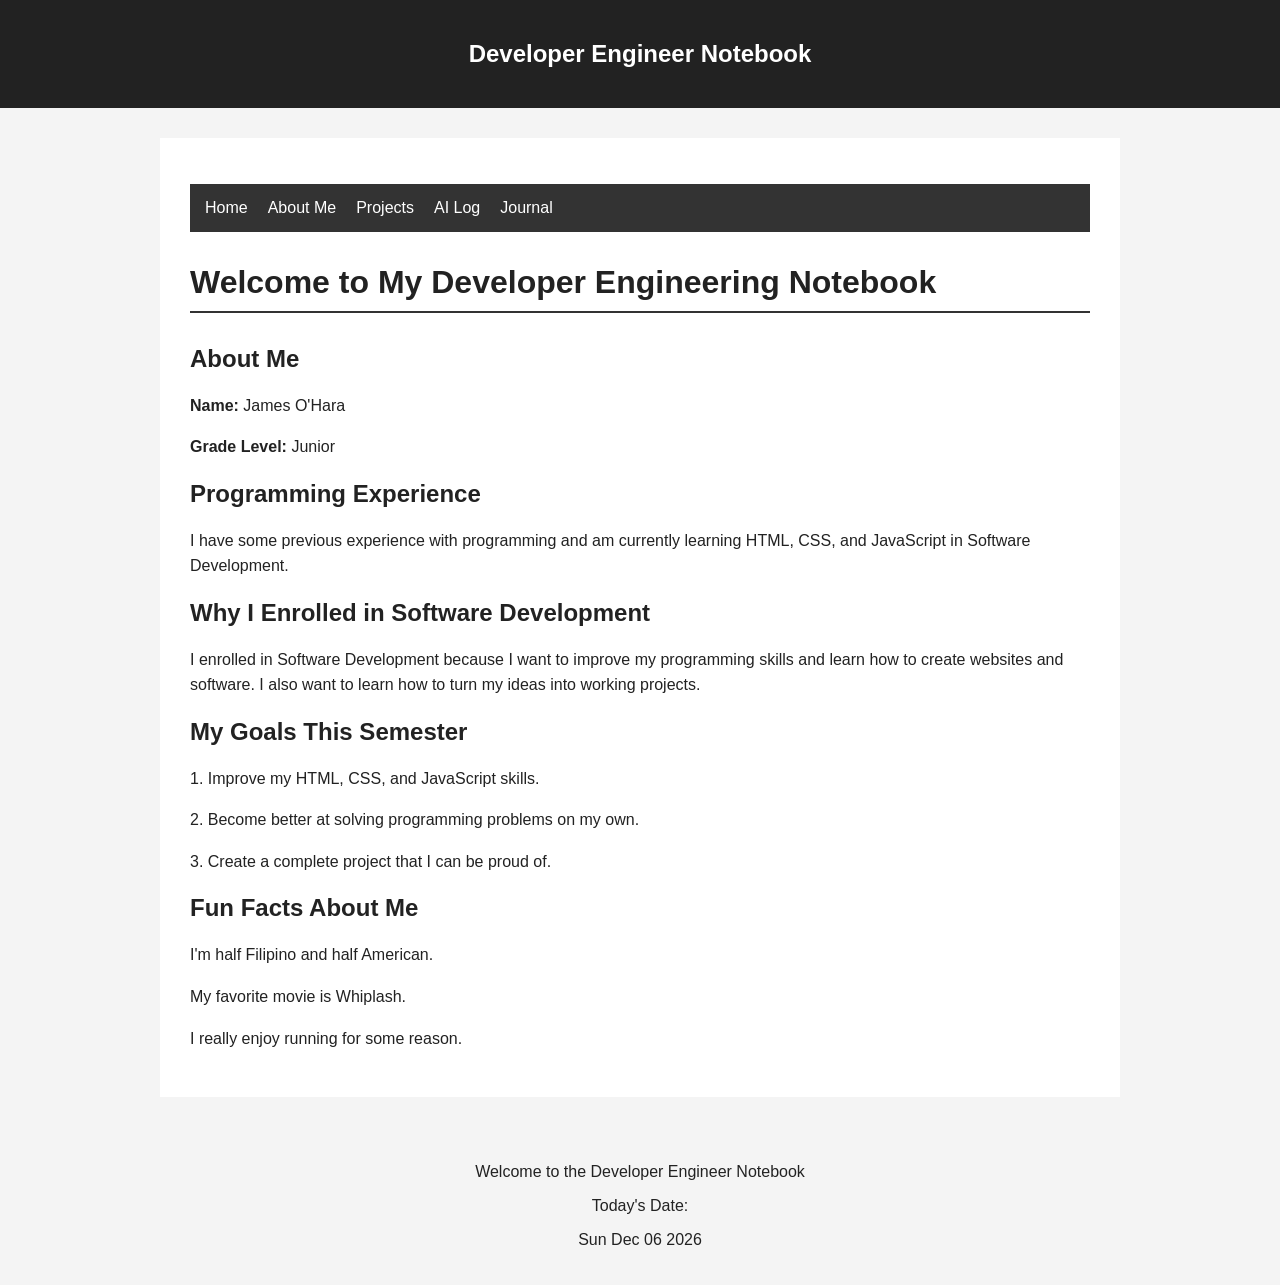
==== index.html @ 0a39b9fc "Update grade level from Sophomore to Junior" ====
<!DOCTYPE html>
<html lang="en">
<head>
            <meta charset="UTF-8">
            <meta name="viewport" content="width=, initial-scale=1.0">
            <title>Document</title>
            <link rel="stylesheet" href="css/styles.css">
</head>
<body>
    
<header>
  <h2>Developer Engineer Notebook</h2>
</header>

<section>
  
    <ul>
      <li><a href="index.html">Home</a></li>
      <li><a href="about.html">About Me</a></li>
      <li><a href="projects.html">Projects</a></li>
      <li><a href="ai-log.html">AI Log</a></li>
      <li><a href="journal.html">Journal</a></li>

    </ul>
  
   <article>
        <h1>Welcome to My Developer Engineering Notebook</h1>

        <h2>About Me</h2>
        <p><strong>Name:</strong> James O'Hara</p>
        <p><strong>Grade Level:</strong> Junior</p>

        <h2>Programming Experience</h2>
        <p>
            I have some previous experience with programming and am currently
            learning HTML, CSS, and JavaScript in Software Development.
        </p>

        <h2>Why I Enrolled in Software Development</h2>
        <p>
            I enrolled in Software Development because I want to improve my
            programming skills and learn how to create websites and software.
            I also want to learn how to turn my ideas into working projects.
        </p>

        <h2>My Goals This Semester</h2>
        <p>1. Improve my HTML, CSS, and JavaScript skills.</p>
        <p>2. Become better at solving programming problems on my own.</p>
        <p>3. Create a complete project that I can be proud of.</p>

        <h2>Fun Facts About Me</h2>
        <p>I'm half Filipino and half American.</p>
        <p>My favorite movie is Whiplash.</p>
        <p>I really enjoy running for some reason.</p>

    </article>
</section>

<footer>
    <p>Welcome to the Developer Engineer Notebook</p>
    <p>Today's Date:</p>
    <p id="date"></p>
</footer>
<script src="javascript/script.js"></script>
</body>
</html>
---- css/styles.css ----
body {
    font-family: Arial, sans-serif;
    margin: 0;
    background-color: #f4f4f4;
    color: #222;
}

header {
    background-color: #222;
    color: white;
    padding: 20px;
    text-align: center;
}

section {
    max-width: 900px;
    margin: 30px auto;
    background-color: white;
    padding: 30px;
}

ul {
    list-style-type: none;
    padding: 0;
    display: flex;
    gap: 20px;
    background-color: #333;
    padding: 15px;
}

li a {
    color: white;
    text-decoration: none;
}

li a:hover {
    text-decoration: underline;
}

article {
    margin-top: 30px;
}

article h1 {
    font-size: 32px;
    border-bottom: 2px solid #333;
    padding-bottom: 10px;
}

article h3 {
    margin-top: 25px;
    color: #333;
}

article p {
    line-height: 1.6;
}

footer {
    text-align: center;
    padding: 20px;
    margin-top: 30px;
}
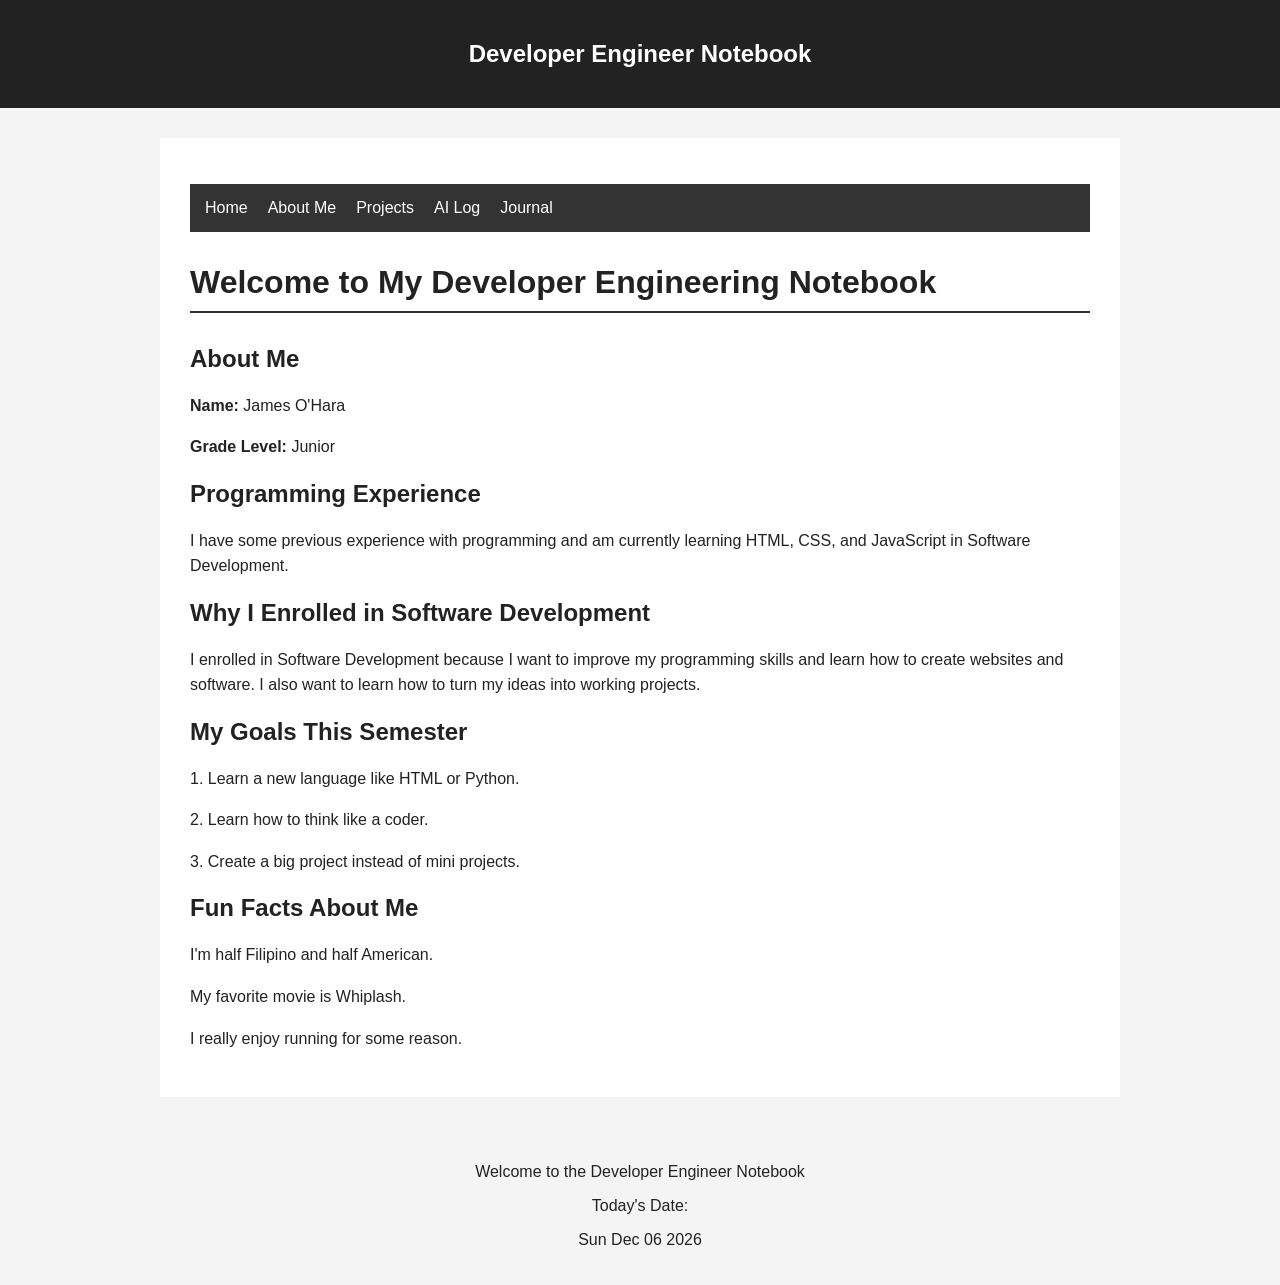
==== commit 89e79de0: "Update goals for the semester in index.html" ====
--- a/index.html
+++ b/index.html
@@ -44,9 +44,9 @@
         </p>
 
         <h2>My Goals This Semester</h2>
-        <p>1. Improve my HTML, CSS, and JavaScript skills.</p>
-        <p>2. Become better at solving programming problems on my own.</p>
-        <p>3. Create a complete project that I can be proud of.</p>
+        <p>1. Learn a new language like HTML or Python.</p>
+        <p>2. Learn how to think like a coder.</p>
+        <p>3. Create a big project instead of mini projects.</p>
 
         <h2>Fun Facts About Me</h2>
         <p>I'm half Filipino and half American.</p>
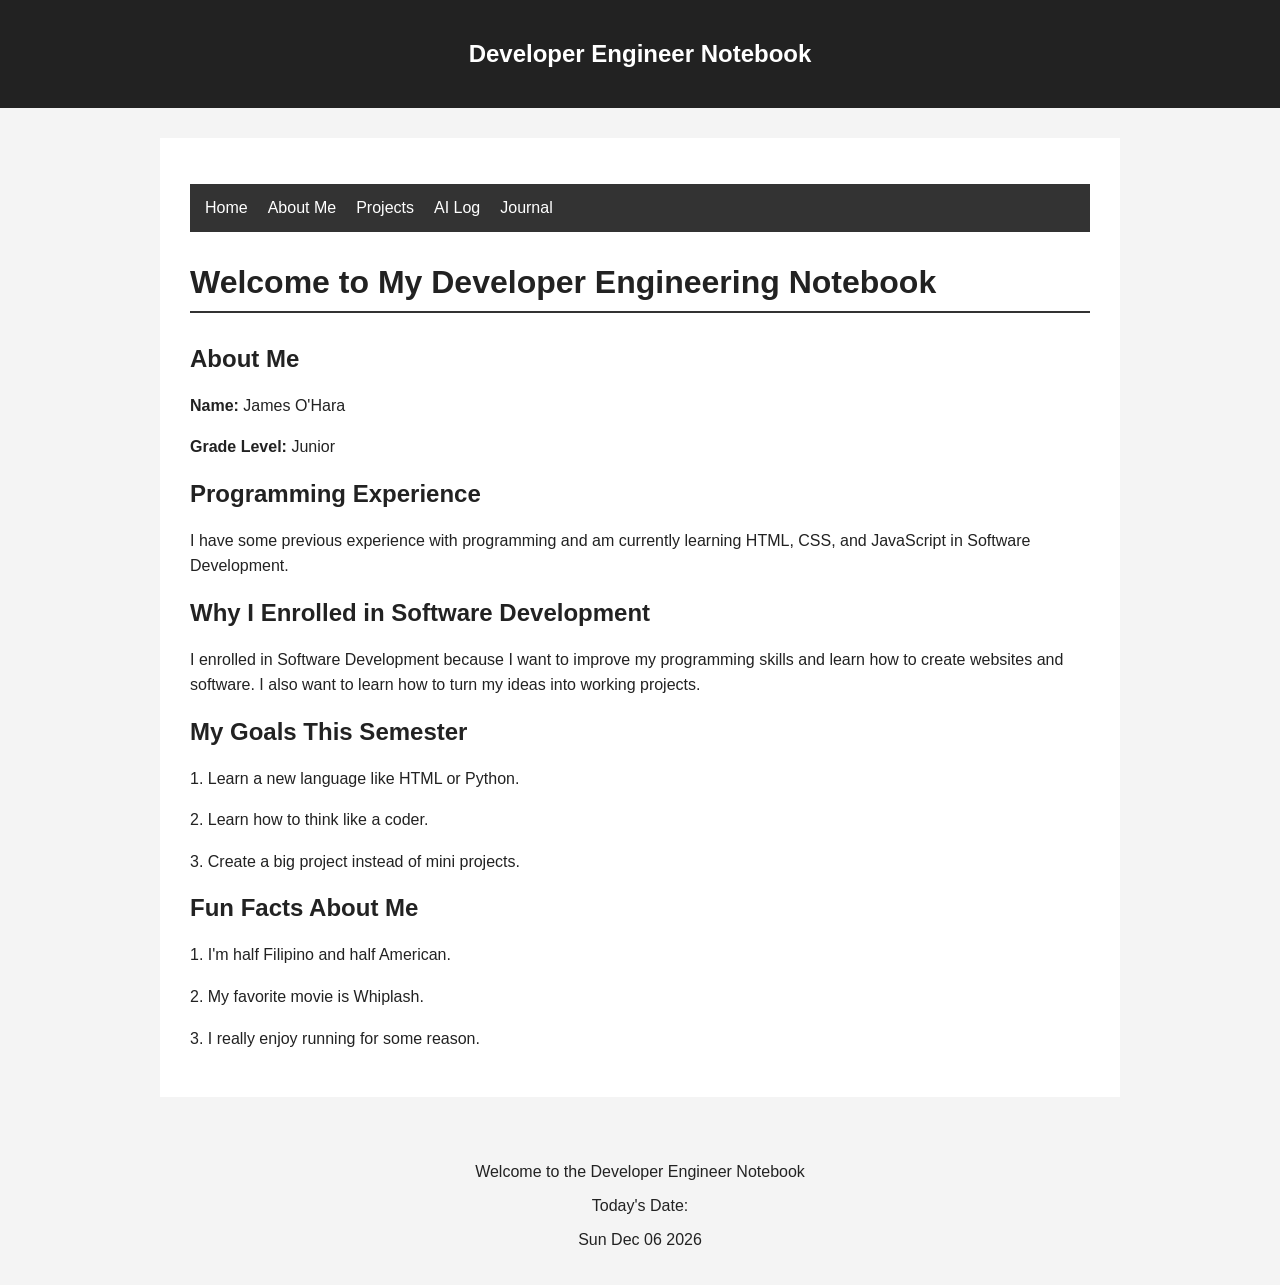
==== commit d30b5558: "Number list added to fun facts section" ====
--- a/index.html
+++ b/index.html
@@ -49,9 +49,9 @@
         <p>3. Create a big project instead of mini projects.</p>
 
         <h2>Fun Facts About Me</h2>
-        <p>I'm half Filipino and half American.</p>
-        <p>My favorite movie is Whiplash.</p>
-        <p>I really enjoy running for some reason.</p>
+        <p>1. I'm half Filipino and half American.</p>
+        <p>2. My favorite movie is Whiplash.</p>
+        <p>3. I really enjoy running for some reason.</p>
 
     </article>
 </section>
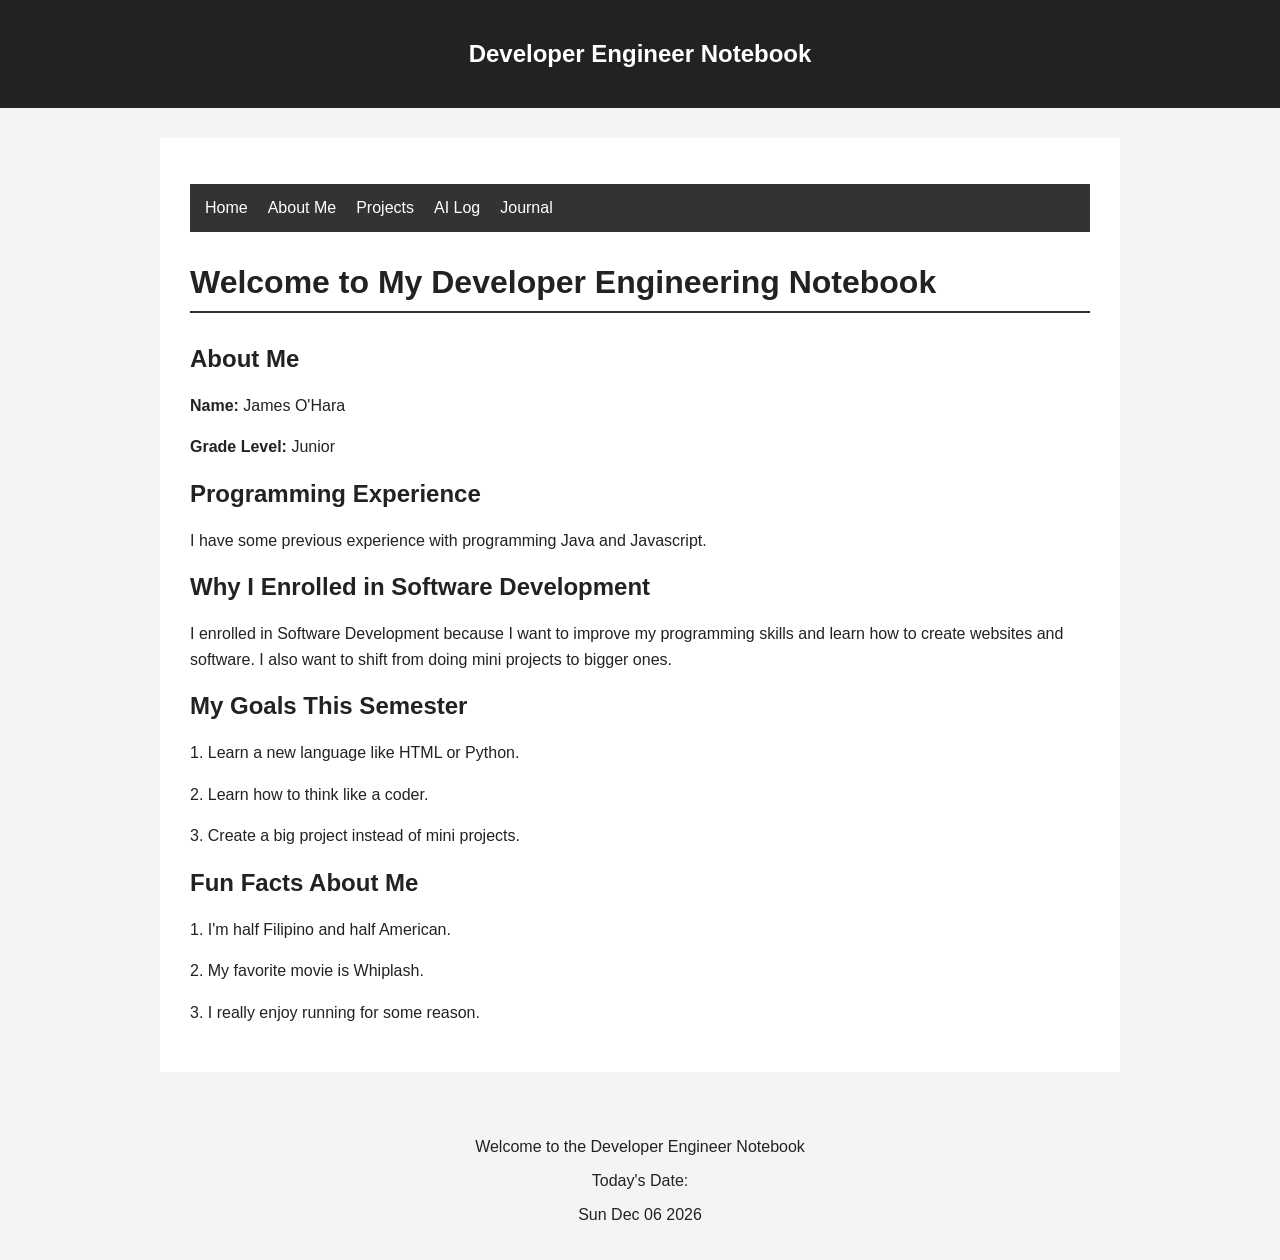
==== commit 647f533a: "Update programming experience and project goals" ====
--- a/index.html
+++ b/index.html
@@ -32,15 +32,14 @@
 
         <h2>Programming Experience</h2>
         <p>
-            I have some previous experience with programming and am currently
-            learning HTML, CSS, and JavaScript in Software Development.
+            I have some previous experience with programming Java and Javascript.
         </p>
 
         <h2>Why I Enrolled in Software Development</h2>
         <p>
             I enrolled in Software Development because I want to improve my
             programming skills and learn how to create websites and software.
-            I also want to learn how to turn my ideas into working projects.
+            I also want to shift from doing mini projects to bigger ones.
         </p>
 
         <h2>My Goals This Semester</h2>
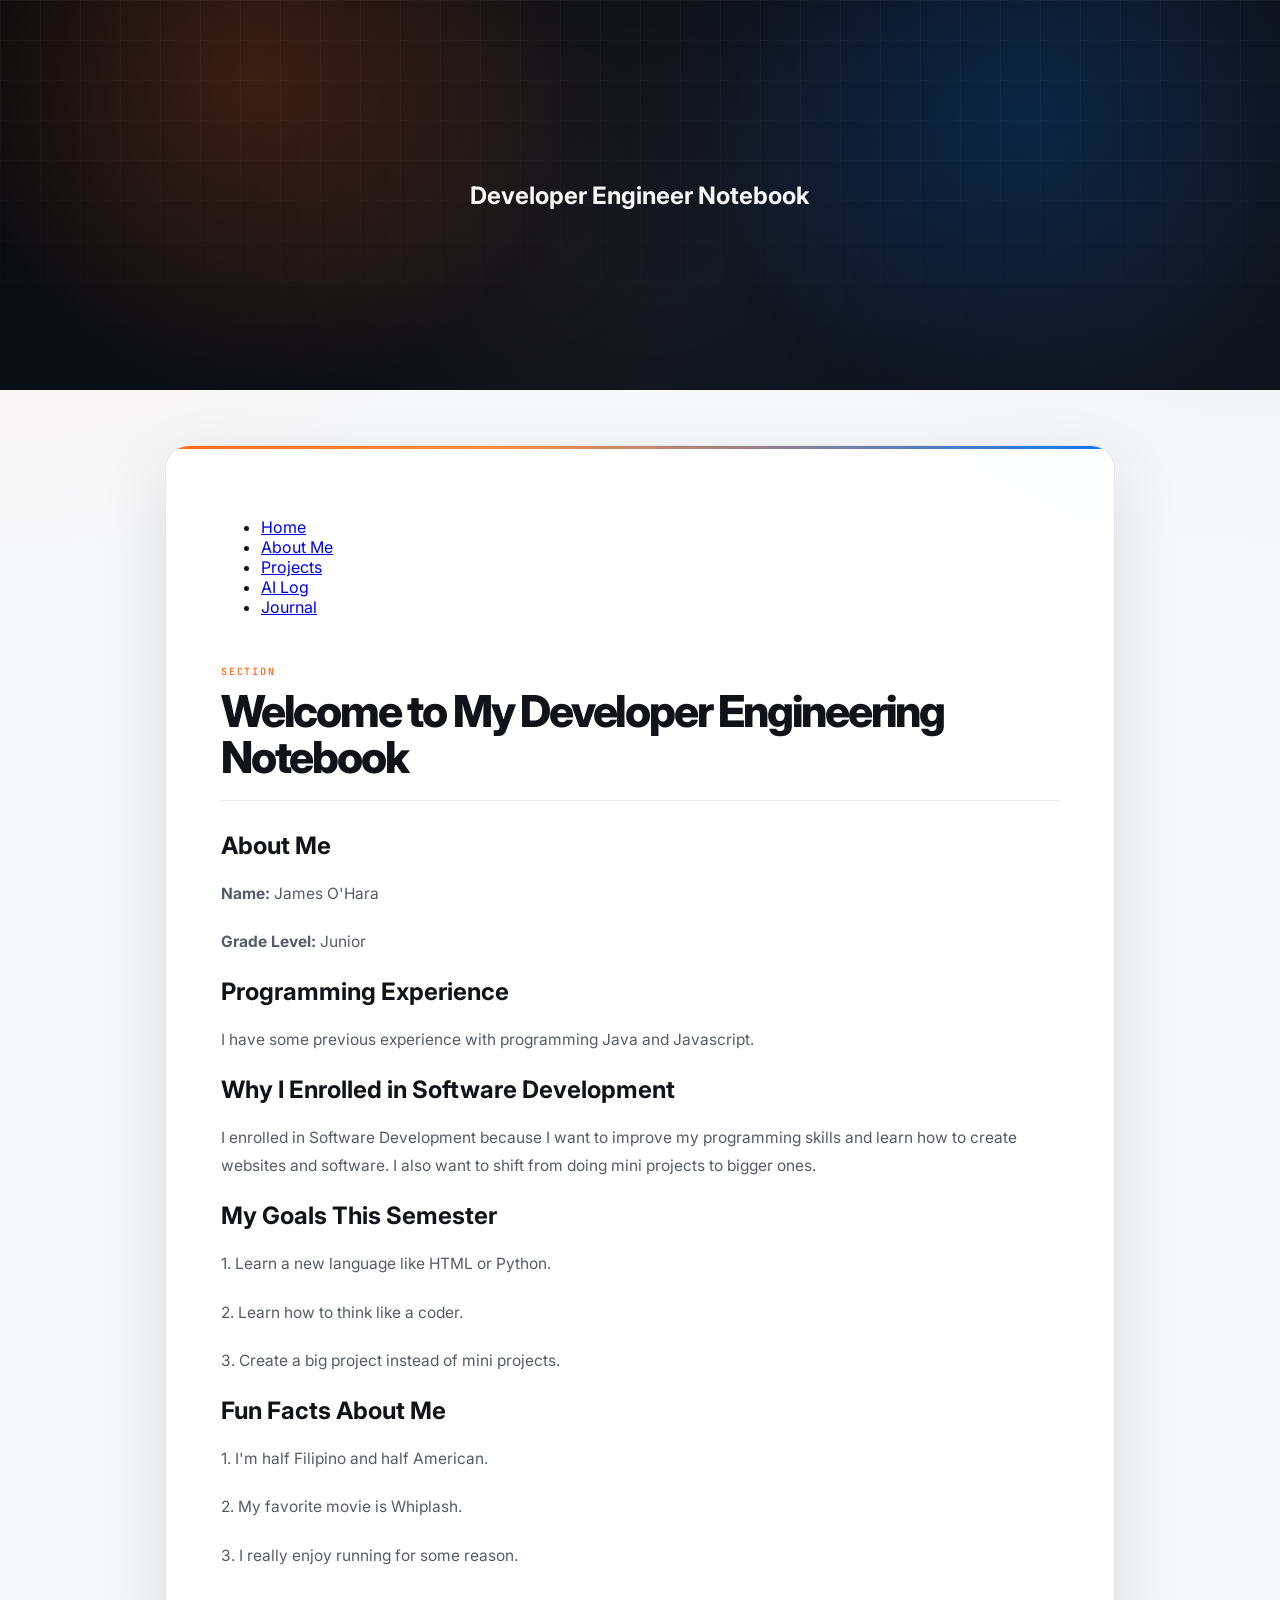
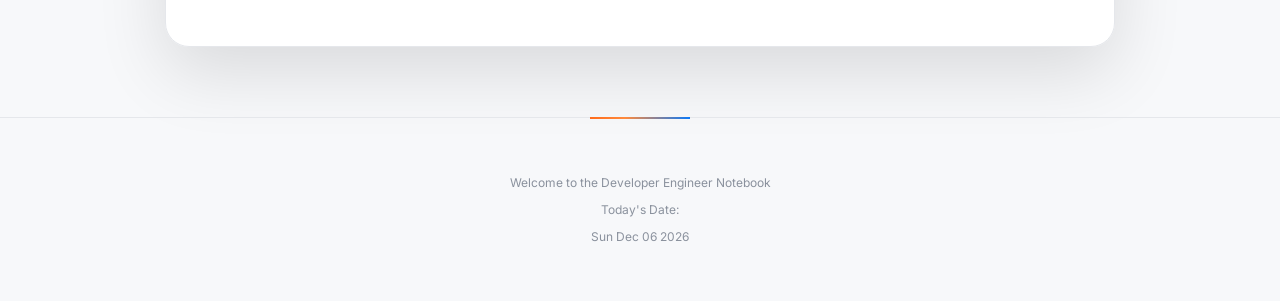
==== commit 7499d340: "Refactor index.html structure and content" ====
--- a/index.html
+++ b/index.html
@@ -1,65 +1,65 @@
-<!DOCTYPE html>
-<html lang="en">
-<head>
-            <meta charset="UTF-8">
-            <meta name="viewport" content="width=, initial-scale=1.0">
-            <title>Document</title>
-            <link rel="stylesheet" href="css/styles.css">
-</head>
-<body>
-    
-<header>
-  <h2>Developer Engineer Notebook</h2>
-</header>
+<!DOCTYPE html> 
+<html lang="en"> 
+<head> 
+    <meta charset="UTF-8"> 
+    <meta name="viewport" content="width=device-width, initial-scale=1.0"> 
+    <title>Document</title> 
+    <link rel="stylesheet" href="css/styles.css"> 
+</head> 
+<body> 
+     
+<header> 
+  <h2>Developer Engineer Notebook</h2> 
+</header> 
+ 
+<section> 
+   
+    <ul> 
+      <li><a href="index.html">Home</a></li> 
+      <li><a href="about.html">About Me</a></li> 
+      <li><a href="projects.html">Projects</a></li> 
+      <li><a href="ai-log.html">AI Log</a></li> 
+      <li><a href="journal.html">Journal</a></li> 
+    </ul> 
+   
+   <article> 
+        <h1>Welcome to My Developer Engineering Notebook</h1> 
+ 
+        <h2>About Me</h2> 
+        <p><strong>Name:</strong> James O'Hara</p> 
+        <p><strong>Grade Level:</strong> Junior</p> 
+ 
+        <h2>Programming Experience</h2> 
+        <p> 
+            I have some previous experience with programming Java and Javascript. 
+        </p> 
+ 
+        <h2>Why I Enrolled in Software Development</h2> 
+        <p> 
+            I enrolled in Software Development because I want to improve my 
+            programming skills and learn how to create websites and software. 
+            I also want to shift from doing mini projects to bigger ones. 
+        </p> 
+ 
+        <h2>My Goals This Semester</h2> 
+        <p>1. Learn a new language like HTML or Python.</p> 
+        <p>2. Learn how to think like a coder.</p> 
+        <p>3. Create a big project instead of mini projects.</p> 
+ 
+        <h2>Fun Facts About Me</h2> 
+        <p>1. I'm half Filipino and half American.</p> 
+        <p>2. My favorite movie is Whiplash.</p> 
+        <p>3. I really enjoy running for some reason.</p> 
+ 
+    </article> 
+</section> 
+ 
+<footer> 
+    <p>Welcome to the Developer Engineer Notebook</p> 
+    <p>Today's Date:</p> 
+    <p id="date"></p> 
+</footer> 
 
-<section>
-  
-    <ul>
-      <li><a href="index.html">Home</a></li>
-      <li><a href="about.html">About Me</a></li>
-      <li><a href="projects.html">Projects</a></li>
-      <li><a href="ai-log.html">AI Log</a></li>
-      <li><a href="journal.html">Journal</a></li>
-
-    </ul>
-  
-   <article>
-        <h1>Welcome to My Developer Engineering Notebook</h1>
-
-        <h2>About Me</h2>
-        <p><strong>Name:</strong> James O'Hara</p>
-        <p><strong>Grade Level:</strong> Junior</p>
-
-        <h2>Programming Experience</h2>
-        <p>
-            I have some previous experience with programming Java and Javascript.
-        </p>
-
-        <h2>Why I Enrolled in Software Development</h2>
-        <p>
-            I enrolled in Software Development because I want to improve my
-            programming skills and learn how to create websites and software.
-            I also want to shift from doing mini projects to bigger ones.
-        </p>
-
-        <h2>My Goals This Semester</h2>
-        <p>1. Learn a new language like HTML or Python.</p>
-        <p>2. Learn how to think like a coder.</p>
-        <p>3. Create a big project instead of mini projects.</p>
-
-        <h2>Fun Facts About Me</h2>
-        <p>1. I'm half Filipino and half American.</p>
-        <p>2. My favorite movie is Whiplash.</p>
-        <p>3. I really enjoy running for some reason.</p>
-
-    </article>
-</section>
-
-<footer>
-    <p>Welcome to the Developer Engineer Notebook</p>
-    <p>Today's Date:</p>
-    <p id="date"></p>
-</footer>
-<script src="javascript/script.js"></script>
-</body>
+<script src="javascript/script.js"></script> 
+</body> 
 </html>
--- a/css/styles.css
+++ b/css/styles.css
@@ -1,63 +1,1105 @@
+@import url('https://fonts.googleapis.com/css2?family=Inter:wght@400;500;600;700;800&family=JetBrains+Mono:wght@400;500;600&display=swap');
+
+/* =========================================================
+   DESIGN TOKENS
+========================================================= */
+
+:root {
+    --bg: #f7f8fa;
+    --surface: #ffffff;
+    --surface-2: #f1f3f6;
+
+    --text: #111318;
+    --text-soft: #555b66;
+    --text-faint: #8a919d;
+
+    --border: #e5e7eb;
+    --border-dark: rgba(255,255,255,.12);
+
+    --dark: #090b0f;
+    --dark-2: #11151b;
+
+    --orange: #ff6b1a;
+    --orange-soft: #fff0e7;
+
+    --blue: #0878f9;
+    --blue-soft: #eaf3ff;
+
+    --green: #16a34a;
+    --green-soft: #eaf8ef;
+
+    --gradient:
+        linear-gradient(
+            120deg,
+            #ff6b1a,
+            #ff8a3d 35%,
+            #0878f9
+        );
+
+    --shadow-1:
+        0 1px 2px rgba(0,0,0,.04),
+        0 5px 20px rgba(0,0,0,.04);
+
+    --shadow-2:
+        0 10px 35px rgba(0,0,0,.08);
+
+    --shadow-3:
+        0 25px 70px rgba(0,0,0,.12);
+
+    --radius: 18px;
+    --radius-small: 10px;
+}
+
+/* =========================================================
+   RESET
+========================================================= */
+
+* {
+    box-sizing: border-box;
+}
+
+html {
+    scroll-behavior: smooth;
+}
+
 body {
-    font-family: Arial, sans-serif;
     margin: 0;
-    background-color: #f4f4f4;
-    color: #222;
-}
+
+    font-family:
+        'Inter',
+        Arial,
+        sans-serif;
+
+    color: var(--text);
+
+    background:
+        radial-gradient(
+            circle at 0% 0%,
+            rgba(255,107,26,.07),
+            transparent 25%
+        ),
+        radial-gradient(
+            circle at 100% 0%,
+            rgba(8,120,249,.07),
+            transparent 25%
+        ),
+        var(--bg);
+
+    overflow-x: hidden;
+}
+
+::selection {
+    background: var(--orange);
+    color: #fff;
+}
+
+/* =========================================================
+   SCROLLBAR
+========================================================= */
+
+::-webkit-scrollbar {
+    width: 9px;
+}
+
+::-webkit-scrollbar-track {
+    background: #0b0d11;
+}
+
+::-webkit-scrollbar-thumb {
+    background:
+        linear-gradient(
+            var(--orange),
+            var(--blue)
+        );
+
+    border-radius: 999px;
+}
+
+/* =========================================================
+   HEADER / HERO
+========================================================= */
 
 header {
-    background-color: #222;
+    position: relative;
+
+    min-height: 390px;
+
+    display: flex;
+    flex-direction: column;
+
+    justify-content: center;
+    align-items: center;
+
+    padding:
+        90px 25px;
+
+    text-align: center;
+
     color: white;
-    padding: 20px;
-    text-align: center;
-}
+
+    background:
+        radial-gradient(
+            circle at 20% 20%,
+            rgba(255,107,26,.2),
+            transparent 30%
+        ),
+        radial-gradient(
+            circle at 80% 30%,
+            rgba(8,120,249,.2),
+            transparent 30%
+        ),
+        linear-gradient(
+            145deg,
+            #080a0e,
+            #10151d
+        );
+
+    overflow: hidden;
+}
+
+/* engineering grid */
+
+header::before {
+    content: "";
+
+    position: absolute;
+    inset: 0;
+
+    background-image:
+        linear-gradient(
+            rgba(255,255,255,.035) 1px,
+            transparent 1px
+        ),
+        linear-gradient(
+            90deg,
+            rgba(255,255,255,.035) 1px,
+            transparent 1px
+        );
+
+    background-size:
+        40px 40px;
+
+    mask-image:
+        linear-gradient(
+            to bottom,
+            black,
+            transparent
+        );
+
+    pointer-events: none;
+}
+
+/* glowing center */
+
+header::after {
+    content: "";
+
+    position: absolute;
+
+    width: 500px;
+    height: 500px;
+
+    border-radius: 50%;
+
+    background:
+        linear-gradient(
+            90deg,
+            var(--orange),
+            var(--blue)
+        );
+
+    opacity: .08;
+
+    filter: blur(100px);
+
+    pointer-events: none;
+}
+
+header h1 {
+    position: relative;
+    z-index: 2;
+
+    margin: 0;
+
+    max-width: 1000px;
+
+    font-size:
+        clamp(44px, 8vw, 78px);
+
+    font-weight: 800;
+
+    line-height: .95;
+
+    letter-spacing: -.065em;
+
+    background:
+        linear-gradient(
+            120deg,
+            #ffffff 25%,
+            #bfc7d3 70%,
+            #ffffff
+        );
+
+    -webkit-background-clip: text;
+    background-clip: text;
+
+    color: transparent;
+
+    animation:
+        heroIn .7s ease both;
+}
+
+header p {
+    position: relative;
+    z-index: 2;
+
+    max-width: 650px;
+
+    margin:
+        24px auto 0;
+
+    color:
+        #aeb6c2;
+
+    font-size:
+        16px;
+
+    line-height:
+        1.7;
+
+    animation:
+        heroIn .7s .1s ease both;
+}
+
+/* =========================================================
+   NAVIGATION
+========================================================= */
+
+nav {
+    position: sticky;
+    top: 0;
+
+    z-index: 1000;
+}
+
+nav ul {
+    display: flex;
+
+    justify-content: center;
+    align-items: center;
+
+    flex-wrap: wrap;
+
+    gap: 4px;
+
+    margin: 0;
+    padding: 8px 16px;
+
+    list-style: none;
+
+    background:
+        rgba(9,11,15,.88);
+
+    border-bottom:
+        1px solid
+        rgba(255,255,255,.08);
+
+    box-shadow:
+        0 8px 30px
+        rgba(0,0,0,.14);
+
+    backdrop-filter:
+        blur(18px);
+
+    -webkit-backdrop-filter:
+        blur(18px);
+}
+
+nav li a {
+    position: relative;
+
+    display: inline-flex;
+
+    padding:
+        9px 15px;
+
+    color:
+        #aeb6c2;
+
+    text-decoration: none;
+
+    font-size:
+        13px;
+
+    font-weight:
+        600;
+
+    border-radius:
+        9px;
+
+    transition:
+        .2s ease;
+}
+
+nav li a:hover {
+    color: white;
+
+    background:
+        rgba(255,255,255,.08);
+
+    transform:
+        translateY(-1px);
+}
+
+nav li a::after {
+    content: "";
+
+    position: absolute;
+
+    left: 50%;
+    bottom: 3px;
+
+    width: 0;
+    height: 2px;
+
+    transform:
+        translateX(-50%);
+
+    background:
+        var(--gradient);
+
+    border-radius:
+        999px;
+
+    transition:
+        width .2s ease;
+}
+
+nav li a:hover::after {
+    width: 22px;
+}
+
+/* =========================================================
+   MAIN
+========================================================= */
+
+main {
+    width:
+        min(
+            calc(100% - 32px),
+            1050px
+        );
+
+    margin:
+        0 auto;
+}
+
+/* =========================================================
+   SECTION
+========================================================= */
 
 section {
-    max-width: 900px;
-    margin: 30px auto;
-    background-color: white;
-    padding: 30px;
-}
-
-ul {
-    list-style-type: none;
+    position: relative;
+
+    max-width: 950px;
+
+    margin:
+        55px auto;
+
+    padding:
+        55px;
+
+    background:
+        rgba(255,255,255,.95);
+
+    border:
+        1px solid
+        var(--border);
+
+    border-radius:
+        24px;
+
+    box-shadow:
+        var(--shadow-3);
+
+    overflow: hidden;
+}
+
+/* top gradient line */
+
+section::before {
+    content: "";
+
+    position: absolute;
+
+    top: 0;
+    left: 0;
+
+    width: 100%;
+    height: 3px;
+
+    background:
+        var(--gradient);
+}
+
+/* =========================================================
+   ARTICLES
+========================================================= */
+
+article {
+    margin-top: 50px;
+}
+
+article:first-child {
+    margin-top: 0;
+}
+
+/* =========================================================
+   TITLES
+========================================================= */
+
+article h1 {
+    position: relative;
+
+    margin:
+        0 0 30px;
+
+    padding:
+        0 0 20px;
+
+    font-size:
+        clamp(30px, 5vw, 44px);
+
+    font-weight:
+        800;
+
+    line-height:
+        1.05;
+
+    letter-spacing:
+        -.05em;
+
+    border-bottom:
+        1px solid
+        var(--border);
+}
+
+/* little section label */
+
+article h1::before {
+    content: "SECTION";
+
+    display: block;
+
+    margin-bottom: 10px;
+
+    color:
+        var(--orange);
+
+    font-family:
+        'JetBrains Mono',
+        monospace;
+
+    font-size:
+        10px;
+
+    font-weight:
+        600;
+
+    letter-spacing:
+        .18em;
+}
+
+/* =========================================================
+   SUBHEADINGS
+========================================================= */
+
+article h3 {
+    display: flex;
+
+    align-items: center;
+
+    gap: 10px;
+
+    margin:
+        38px 0 13px;
+
+    color:
+        var(--text);
+
+    font-size:
+        18px;
+
+    font-weight:
+        700;
+
+    letter-spacing:
+        -.02em;
+}
+
+article h3::before {
+    content: "";
+
+    width:
+        7px;
+
+    height:
+        7px;
+
+    border-radius:
+        2px;
+
+    background:
+        var(--orange);
+
+    box-shadow:
+        5px 0 0 var(--blue);
+}
+
+/* =========================================================
+   TEXT
+========================================================= */
+
+article p {
+    margin:
+        0 0 20px;
+
+    color:
+        var(--text-soft);
+
+    font-size:
+        15.5px;
+
+    line-height:
+        1.85;
+}
+
+/* =========================================================
+   LINKS
+========================================================= */
+
+article a {
+    color:
+        var(--blue);
+
+    font-weight:
+        600;
+
+    text-decoration:
+        none;
+
+    border-bottom:
+        1px solid
+        rgba(8,120,249,.3);
+
+    transition:
+        .2s ease;
+}
+
+article a:hover {
+    color:
+        var(--orange);
+
+    border-color:
+        var(--orange);
+}
+
+/* =========================================================
+   CODE
+========================================================= */
+
+article code {
+    font-family:
+        'JetBrains Mono',
+        monospace;
+
+    padding:
+        3px 7px;
+
+    color:
+        #075fc4;
+
+    background:
+        var(--blue-soft);
+
+    border:
+        1px solid
+        #d5e7ff;
+
+    border-radius:
+        6px;
+
+    font-size:
+        12px;
+}
+
+/* =========================================================
+   CODE BLOCKS
+========================================================= */
+
+pre {
+    position: relative;
+
+    margin:
+        28px 0;
+
+    padding:
+        25px;
+
+    overflow-x:
+        auto;
+
+    color:
+        #dce2ea;
+
+    background:
+        #0b0e13;
+
+    border:
+        1px solid
+        rgba(255,255,255,.08);
+
+    border-radius:
+        14px;
+
+    box-shadow:
+        0 18px 45px
+        rgba(0,0,0,.15);
+}
+
+pre::before {
+    content:
+        "●  ●  ●";
+
+    display:
+        block;
+
+    margin-bottom:
+        20px;
+
+    color:
+        #59616d;
+
+    font-size:
+        11px;
+
+    letter-spacing:
+        3px;
+}
+
+pre code {
     padding: 0;
-    display: flex;
-    gap: 20px;
-    background-color: #333;
-    padding: 15px;
-}
-
-li a {
-    color: white;
-    text-decoration: none;
-}
-
-li a:hover {
-    text-decoration: underline;
-}
-
-article {
-    margin-top: 30px;
-}
-
-article h1 {
-    font-size: 32px;
-    border-bottom: 2px solid #333;
-    padding-bottom: 10px;
-}
-
-article h3 {
-    margin-top: 25px;
-    color: #333;
-}
-
-article p {
-    line-height: 1.6;
-}
+
+    color:
+        inherit;
+
+    background:
+        transparent;
+
+    border: none;
+
+    font-size:
+        13px;
+
+    line-height:
+        1.75;
+}
+
+/* =========================================================
+   LISTS
+========================================================= */
+
+article ul,
+article ol {
+    margin:
+        22px 0;
+
+    padding-left:
+        25px;
+}
+
+article li {
+    margin-bottom:
+        9px;
+
+    color:
+        var(--text-soft);
+
+    line-height:
+        1.7;
+}
+
+article li::marker {
+    color:
+        var(--orange);
+
+    font-weight:
+        700;
+}
+
+/* =========================================================
+   IMAGES
+========================================================= */
+
+article img {
+    display:
+        block;
+
+    max-width:
+        100%;
+
+    height:
+        auto;
+
+    margin:
+        32px auto;
+
+    border:
+        1px solid
+        var(--border);
+
+    border-radius:
+        14px;
+
+    box-shadow:
+        var(--shadow-2);
+
+    transition:
+        .3s ease;
+}
+
+article img:hover {
+    transform:
+        translateY(-4px);
+
+    box-shadow:
+        0 25px 60px
+        rgba(0,0,0,.13);
+}
+
+/* =========================================================
+   BLOCKQUOTE
+========================================================= */
+
+blockquote {
+    margin:
+        28px 0;
+
+    padding:
+        20px 22px;
+
+    color:
+        var(--text-soft);
+
+    background:
+        linear-gradient(
+            135deg,
+            var(--orange-soft),
+            var(--blue-soft)
+        );
+
+    border:
+        1px solid
+        var(--border);
+
+    border-left:
+        4px solid
+        var(--orange);
+
+    border-radius:
+        0 12px 12px 0;
+
+    line-height:
+        1.75;
+}
+
+/* =========================================================
+   BUTTONS
+========================================================= */
+
+button,
+.button {
+    display:
+        inline-flex;
+
+    align-items:
+        center;
+
+    justify-content:
+        center;
+
+    padding:
+        11px 18px;
+
+    color:
+        white;
+
+    background:
+        var(--gradient);
+
+    border:
+        none;
+
+    border-radius:
+        9px;
+
+    font-family:
+        inherit;
+
+    font-size:
+        13px;
+
+    font-weight:
+        700;
+
+    cursor:
+        pointer;
+
+    box-shadow:
+        0 8px 22px
+        rgba(8,120,249,.2);
+
+    transition:
+        .2s ease;
+}
+
+button:hover,
+.button:hover {
+    transform:
+        translateY(-2px);
+
+    box-shadow:
+        0 13px 30px
+        rgba(8,120,249,.28);
+
+    filter:
+        brightness(1.06);
+}
+
+button:active,
+.button:active {
+    transform:
+        translateY(0);
+}
+
+/* =========================================================
+   FOOTER
+========================================================= */
 
 footer {
-    text-align: center;
-    padding: 20px;
-    margin-top: 30px;
-}
+    position: relative;
+
+    margin-top:
+        70px;
+
+    padding:
+        45px 20px;
+
+    text-align:
+        center;
+
+    color:
+        var(--text-faint);
+
+    font-size:
+        12px;
+
+    border-top:
+        1px solid
+        var(--border);
+}
+
+footer::before {
+    content: "";
+
+    position: absolute;
+
+    top: -1px;
+    left: 50%;
+
+    width: 100px;
+    height: 2px;
+
+    transform:
+        translateX(-50%);
+
+    background:
+        var(--gradient);
+}
+
+footer a {
+    color:
+        var(--blue);
+
+    text-decoration:
+        none;
+
+    font-weight:
+        600;
+
+    transition:
+        .2s ease;
+}
+
+footer a:hover {
+    color:
+        var(--orange);
+}
+
+/* =========================================================
+   ACCESSIBILITY
+========================================================= */
+
+a:focus-visible,
+button:focus-visible,
+input:focus-visible,
+textarea:focus-visible,
+select:focus-visible {
+    outline:
+        3px solid
+        rgba(8,120,249,.35);
+
+    outline-offset:
+        4px;
+}
+
+/* =========================================================
+   ANIMATION
+========================================================= */
+
+@keyframes heroIn {
+
+    from {
+        opacity: 0;
+        transform:
+            translateY(18px);
+    }
+
+    to {
+        opacity: 1;
+        transform:
+            translateY(0);
+    }
+}
+
+/* =========================================================
+   MOBILE
+========================================================= */
+
+@media (max-width: 700px) {
+
+    header {
+        min-height:
+            330px;
+
+        padding:
+            70px 20px;
+    }
+
+    header h1 {
+        font-size:
+            43px;
+    }
+
+    header p {
+        font-size:
+            14px;
+    }
+
+    nav ul {
+        gap:
+            2px;
+
+        padding:
+            7px;
+    }
+
+    nav li a {
+        padding:
+            8px 10px;
+
+        font-size:
+            11px;
+    }
+
+    main {
+        width:
+            calc(100% - 18px);
+    }
+
+    section {
+        margin:
+            25px auto;
+
+        padding:
+            30px 21px;
+
+        border-radius:
+            18px;
+    }
+
+    article h1 {
+        font-size:
+            31px;
+    }
+
+    article p {
+        font-size:
+            15px;
+
+        line-height:
+            1.75;
+    }
+
+    pre {
+        padding:
+            18px;
+    }
+}
+
+/* =========================================================
+   VERY SMALL SCREENS
+========================================================= */
+
+@media (max-width: 420px) {
+
+    header h1 {
+        font-size:
+            37px;
+    }
+
+    nav li a {
+        padding:
+            7px 8px;
+
+        font-size:
+            10px;
+    }
+
+    section {
+        padding:
+            25px 17px;
+    }
+}
+
+/* =========================================================
+   REDUCED MOTION
+========================================================= */
+
+@media (prefers-reduced-motion: reduce) {
+
+    html {
+        scroll-behavior:
+            auto;
+    }
+
+    *,
+    *::before,
+    *::after {
+        animation:
+            none !important;
+
+        transition:
+            none !important;
+    }
+}
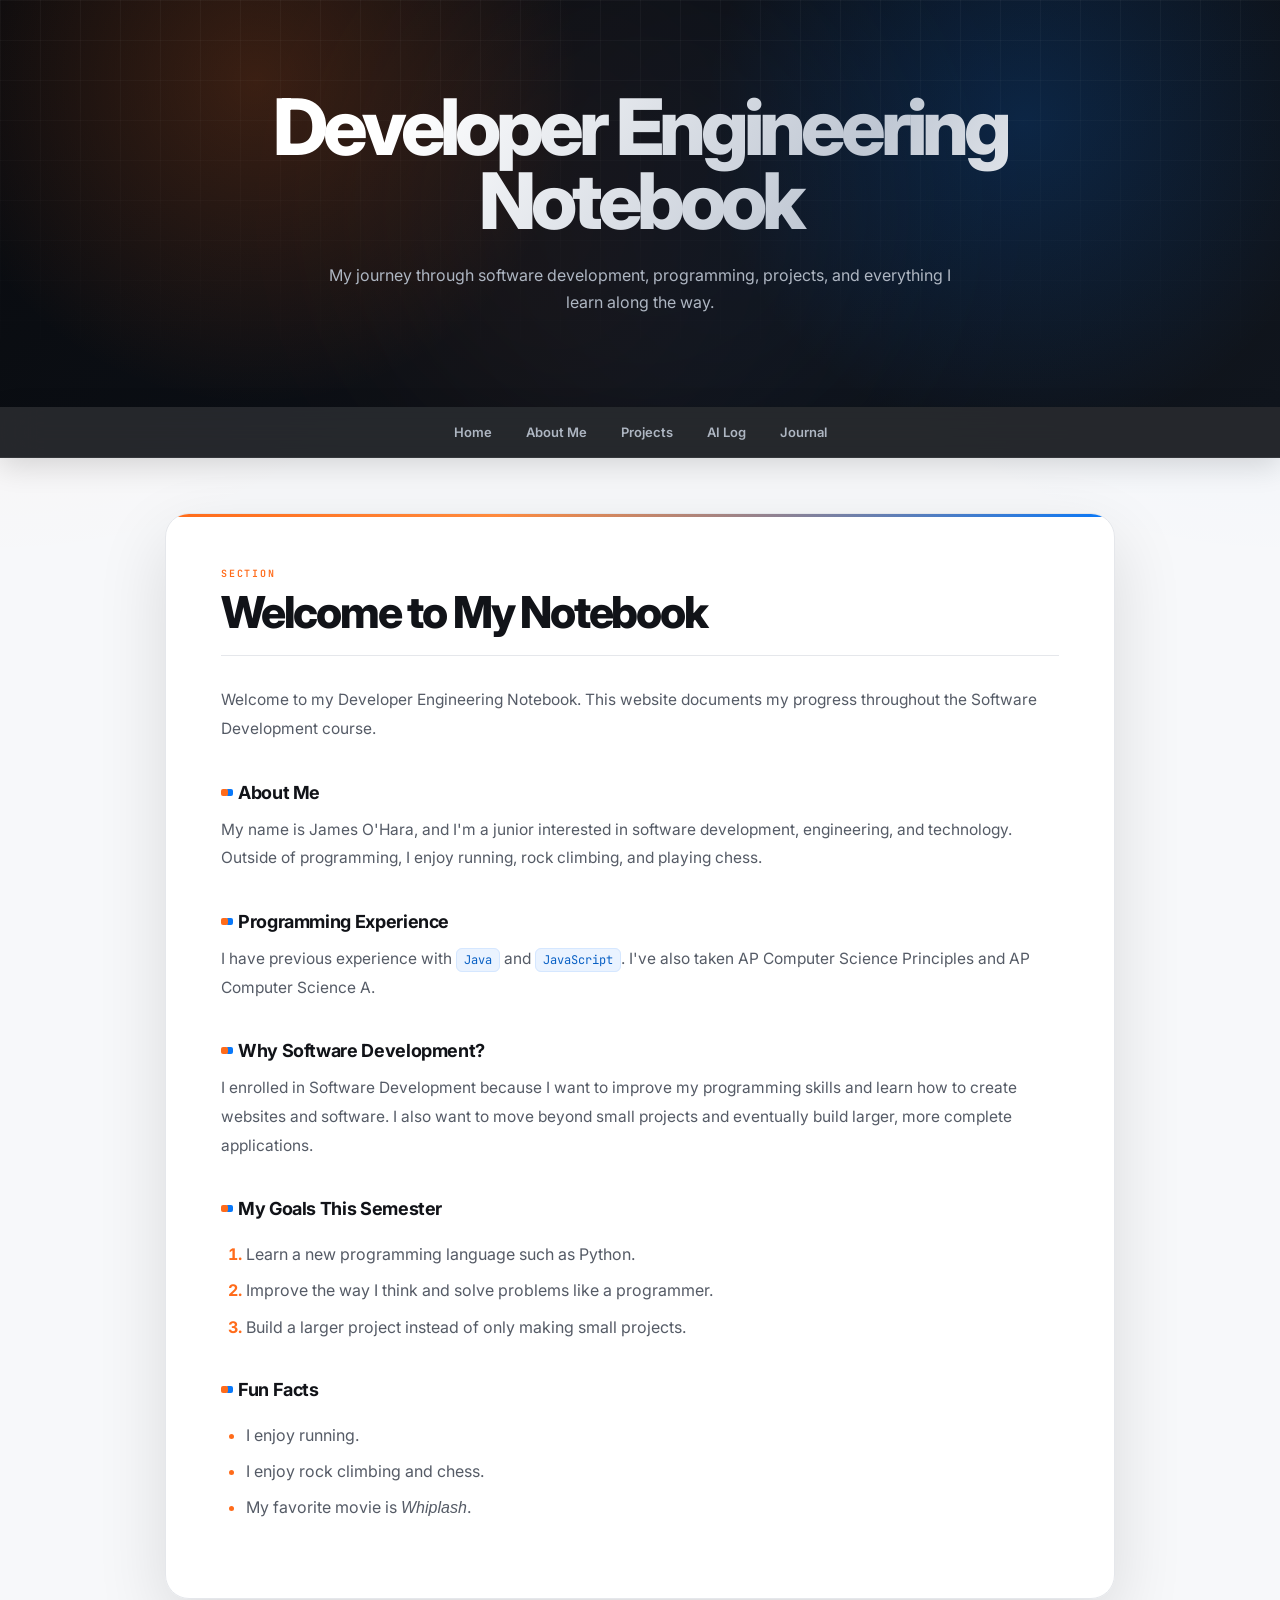
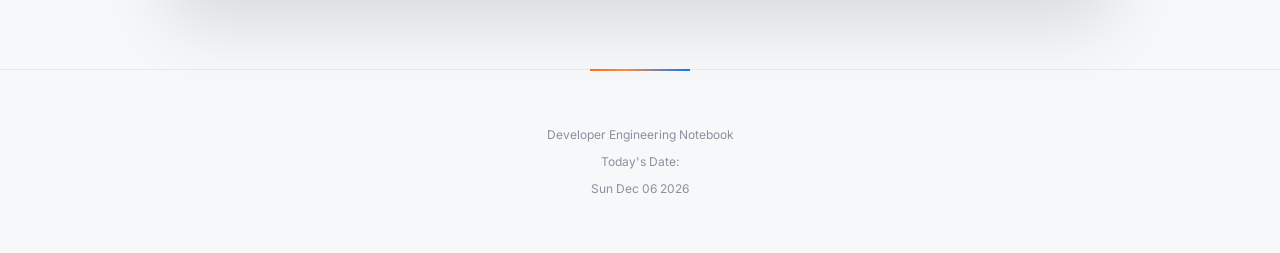
==== commit 5ecac5c6: "Revise index.html for improved content and layout Updated the structure and content of the index.htm" ====
--- a/index.html
+++ b/index.html
@@ -1,65 +1,111 @@
-<!DOCTYPE html> 
-<html lang="en"> 
-<head> 
-    <meta charset="UTF-8"> 
-    <meta name="viewport" content="width=device-width, initial-scale=1.0"> 
-    <title>Document</title> 
-    <link rel="stylesheet" href="css/styles.css"> 
-</head> 
-<body> 
-     
-<header> 
-  <h2>Developer Engineer Notebook</h2> 
-</header> 
- 
-<section> 
-   
-    <ul> 
-      <li><a href="index.html">Home</a></li> 
-      <li><a href="about.html">About Me</a></li> 
-      <li><a href="projects.html">Projects</a></li> 
-      <li><a href="ai-log.html">AI Log</a></li> 
-      <li><a href="journal.html">Journal</a></li> 
-    </ul> 
-   
-   <article> 
-        <h1>Welcome to My Developer Engineering Notebook</h1> 
- 
-        <h2>About Me</h2> 
-        <p><strong>Name:</strong> James O'Hara</p> 
-        <p><strong>Grade Level:</strong> Junior</p> 
- 
-        <h2>Programming Experience</h2> 
-        <p> 
-            I have some previous experience with programming Java and Javascript. 
-        </p> 
- 
-        <h2>Why I Enrolled in Software Development</h2> 
-        <p> 
-            I enrolled in Software Development because I want to improve my 
-            programming skills and learn how to create websites and software. 
-            I also want to shift from doing mini projects to bigger ones. 
-        </p> 
- 
-        <h2>My Goals This Semester</h2> 
-        <p>1. Learn a new language like HTML or Python.</p> 
-        <p>2. Learn how to think like a coder.</p> 
-        <p>3. Create a big project instead of mini projects.</p> 
- 
-        <h2>Fun Facts About Me</h2> 
-        <p>1. I'm half Filipino and half American.</p> 
-        <p>2. My favorite movie is Whiplash.</p> 
-        <p>3. I really enjoy running for some reason.</p> 
- 
-    </article> 
-</section> 
- 
-<footer> 
-    <p>Welcome to the Developer Engineer Notebook</p> 
-    <p>Today's Date:</p> 
-    <p id="date"></p> 
-</footer> 
+<!DOCTYPE html>
+<html lang="en">
 
-<script src="javascript/script.js"></script> 
-</body> 
+<head>
+    <meta charset="UTF-8">
+    <meta name="viewport" content="width=device-width, initial-scale=1.0">
+
+    <title>Home | Developer Engineering Notebook</title>
+
+    <link rel="stylesheet" href="css/styles.css">
+</head>
+
+<body>
+
+<header>
+    <h1>Developer Engineering Notebook</h1>
+    <p>
+        My journey through software development, programming,
+        projects, and everything I learn along the way.
+    </p>
+</header>
+
+
+<nav>
+    <ul>
+        <li><a href="index.html">Home</a></li>
+        <li><a href="about.html">About Me</a></li>
+        <li><a href="projects.html">Projects</a></li>
+        <li><a href="ai-log.html">AI Log</a></li>
+        <li><a href="journal.html">Journal</a></li>
+    </ul>
+</nav>
+
+
+<main>
+
+    <section>
+
+        <article>
+
+            <h1>Welcome to My Notebook</h1>
+
+            <p>
+                Welcome to my Developer Engineering Notebook.
+                This website documents my progress throughout
+                the Software Development course.
+            </p>
+
+            <h3>About Me</h3>
+
+            <p>
+                My name is James O'Hara, and I'm a junior interested
+                in software development, engineering, and technology.
+                Outside of programming, I enjoy running, rock climbing,
+                and playing chess.
+            </p>
+
+            <h3>Programming Experience</h3>
+
+            <p>
+                I have previous experience with
+                <code>Java</code> and <code>JavaScript</code>.
+                I've also taken AP Computer Science Principles
+                and AP Computer Science A.
+            </p>
+
+            <h3>Why Software Development?</h3>
+
+            <p>
+                I enrolled in Software Development because I want
+                to improve my programming skills and learn how to
+                create websites and software. I also want to move
+                beyond small projects and eventually build larger,
+                more complete applications.
+            </p>
+
+            <h3>My Goals This Semester</h3>
+
+            <ol>
+                <li>Learn a new programming language such as Python.</li>
+                <li>Improve the way I think and solve problems like a programmer.</li>
+                <li>Build a larger project instead of only making small projects.</li>
+            </ol>
+
+            <h3>Fun Facts</h3>
+
+            <ul>
+                <li>I enjoy running.</li>
+                <li>I enjoy rock climbing and chess.</li>
+                <li>My favorite movie is <em>Whiplash</em>.</li>
+            </ul>
+
+        </article>
+
+    </section>
+
+</main>
+
+
+<footer>
+    <p>Developer Engineering Notebook</p>
+    <p>Today's Date:</p>
+    <p id="date"></p>
+</footer>
+
+
+<script src="javascript/script.js"></script>
+
+</body>
+
 </html>
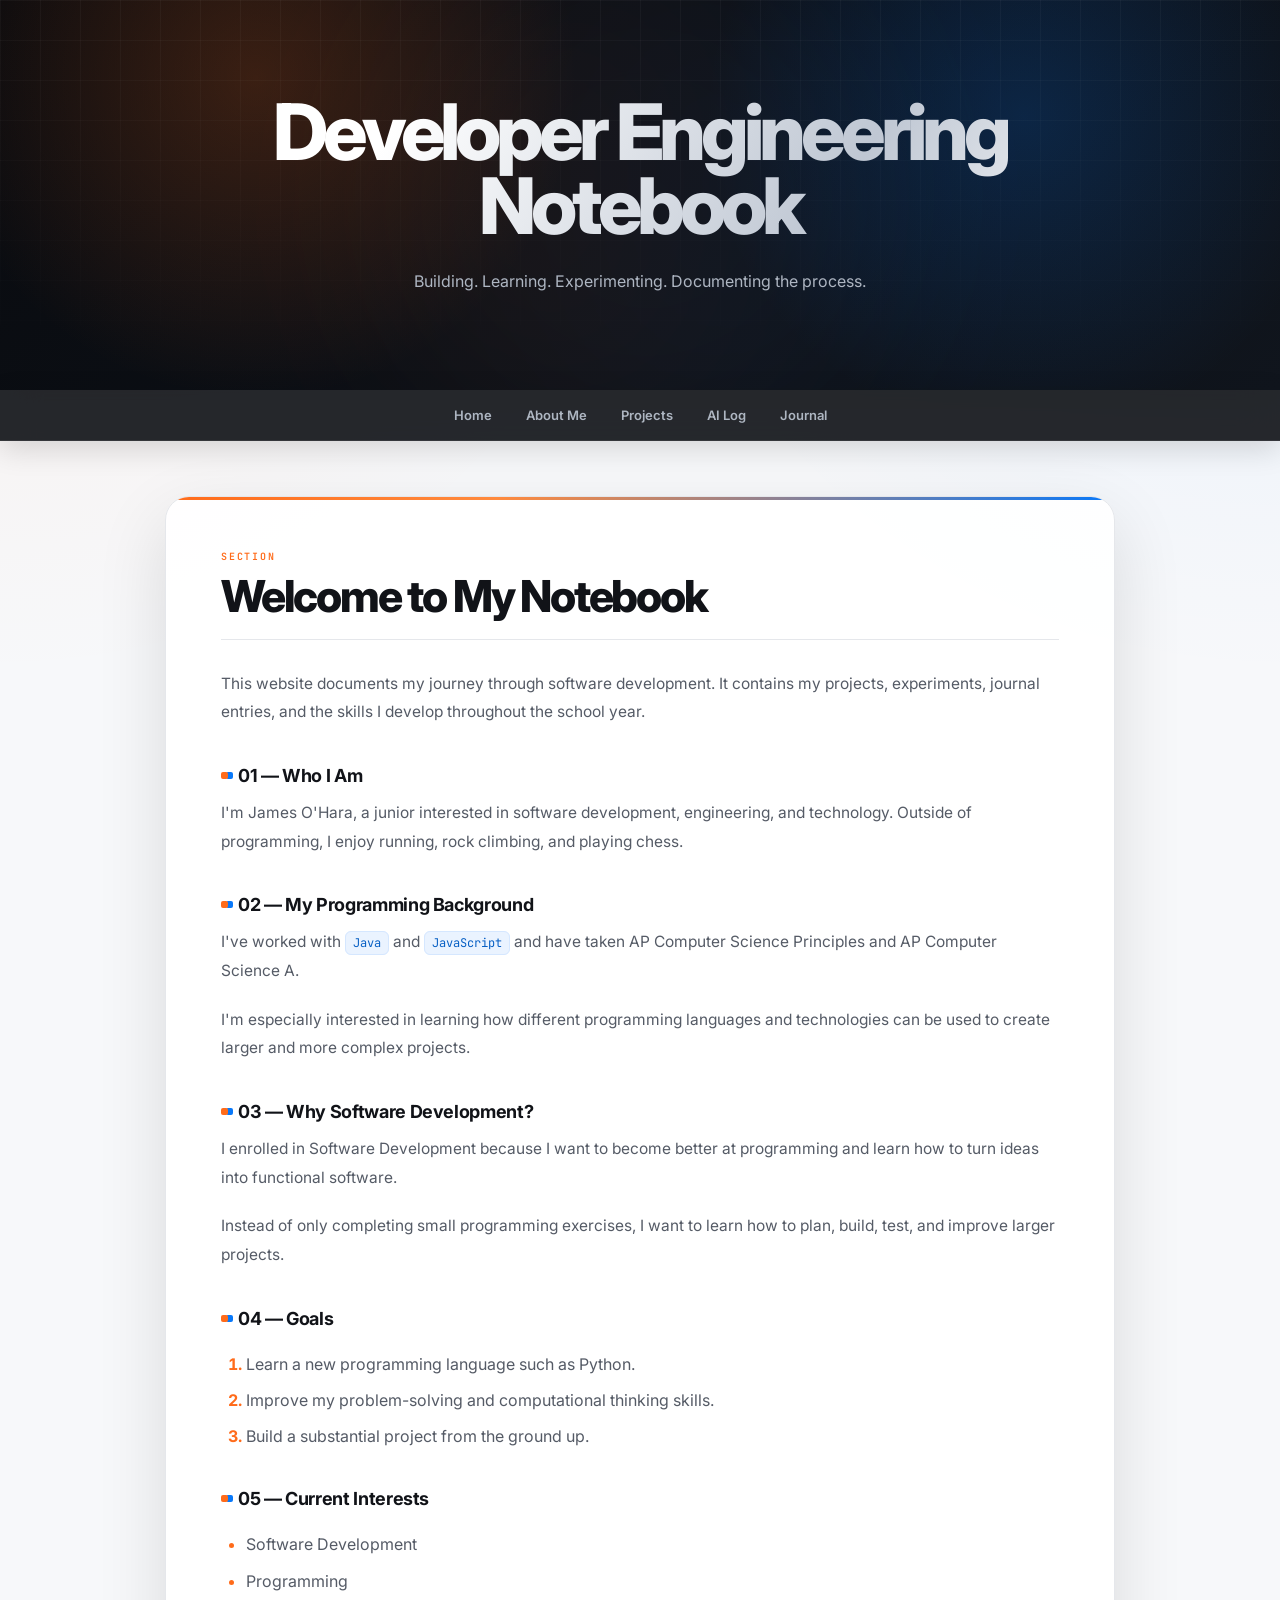
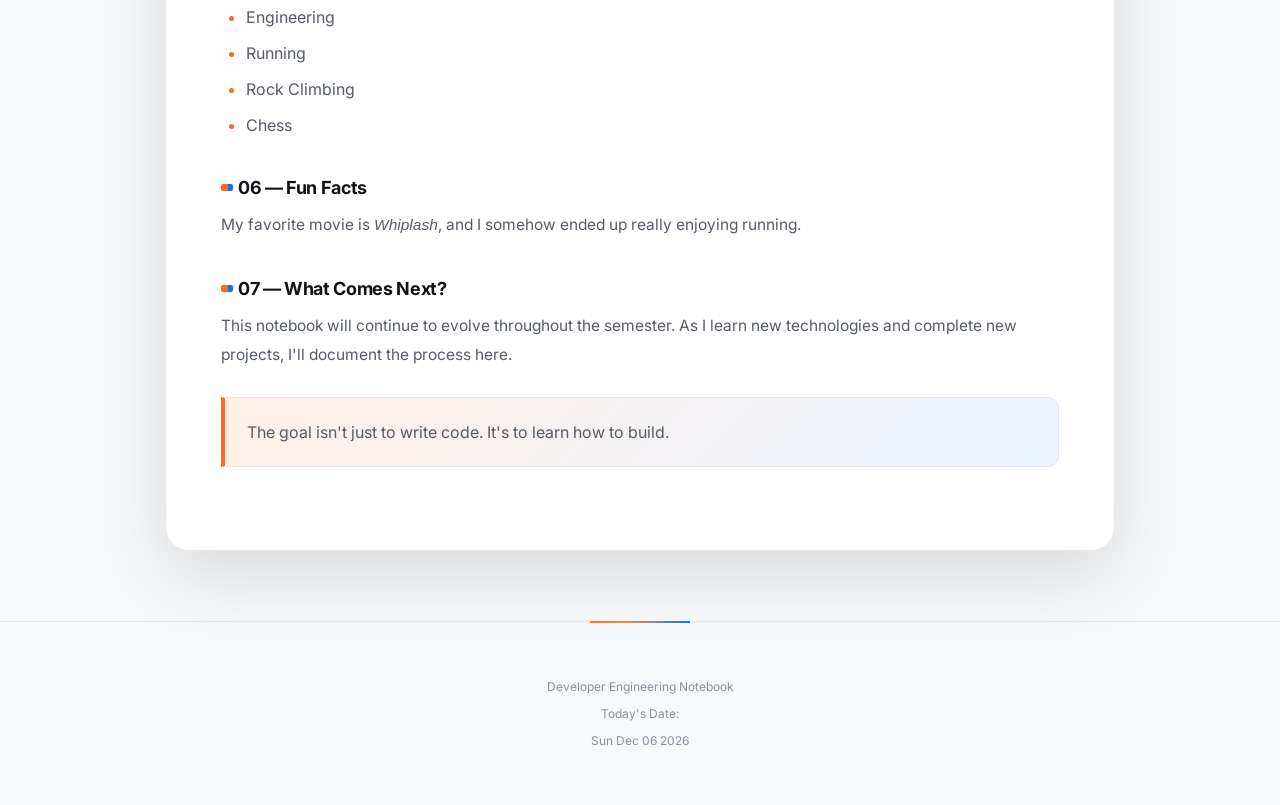
==== commit fe3dd58b: "Revise index.html for improved content and layout Updated content and structure of the Developer Eng" ====
--- a/index.html
+++ b/index.html
@@ -13,15 +13,19 @@
 <body>
 
 <header>
+
     <h1>Developer Engineering Notebook</h1>
+
     <p>
-        My journey through software development, programming,
-        projects, and everything I learn along the way.
+        Building. Learning. Experimenting.
+        Documenting the process.
     </p>
+
 </header>
 
 
 <nav>
+
     <ul>
         <li><a href="index.html">Home</a></li>
         <li><a href="about.html">About Me</a></li>
@@ -29,6 +33,7 @@
         <li><a href="ai-log.html">AI Log</a></li>
         <li><a href="journal.html">Journal</a></li>
     </ul>
+
 </nav>
 
 
@@ -41,54 +46,106 @@
             <h1>Welcome to My Notebook</h1>
 
             <p>
-                Welcome to my Developer Engineering Notebook.
-                This website documents my progress throughout
-                the Software Development course.
+                This website documents my journey through software
+                development. It contains my projects, experiments,
+                journal entries, and the skills I develop throughout
+                the school year.
             </p>
 
-            <h3>About Me</h3>
+
+            <h3>01 — Who I Am</h3>
 
             <p>
-                My name is James O'Hara, and I'm a junior interested
-                in software development, engineering, and technology.
-                Outside of programming, I enjoy running, rock climbing,
+                I'm James O'Hara, a junior interested in software
+                development, engineering, and technology. Outside
+                of programming, I enjoy running, rock climbing,
                 and playing chess.
             </p>
 
-            <h3>Programming Experience</h3>
+
+            <h3>02 — My Programming Background</h3>
 
             <p>
-                I have previous experience with
-                <code>Java</code> and <code>JavaScript</code>.
-                I've also taken AP Computer Science Principles
+                I've worked with
+                <code>Java</code> and
+                <code>JavaScript</code>
+                and have taken AP Computer Science Principles
                 and AP Computer Science A.
             </p>
 
-            <h3>Why Software Development?</h3>
+            <p>
+                I'm especially interested in learning how different
+                programming languages and technologies can be used
+                to create larger and more complex projects.
+            </p>
+
+
+            <h3>03 — Why Software Development?</h3>
 
             <p>
                 I enrolled in Software Development because I want
-                to improve my programming skills and learn how to
-                create websites and software. I also want to move
-                beyond small projects and eventually build larger,
-                more complete applications.
+                to become better at programming and learn how to
+                turn ideas into functional software.
             </p>
 
-            <h3>My Goals This Semester</h3>
+            <p>
+                Instead of only completing small programming
+                exercises, I want to learn how to plan, build,
+                test, and improve larger projects.
+            </p>
+
+
+            <h3>04 — Goals</h3>
 
             <ol>
-                <li>Learn a new programming language such as Python.</li>
-                <li>Improve the way I think and solve problems like a programmer.</li>
-                <li>Build a larger project instead of only making small projects.</li>
+                <li>
+                    Learn a new programming language such as Python.
+                </li>
+
+                <li>
+                    Improve my problem-solving and computational
+                    thinking skills.
+                </li>
+
+                <li>
+                    Build a substantial project from the ground up.
+                </li>
             </ol>
 
-            <h3>Fun Facts</h3>
+
+            <h3>05 — Current Interests</h3>
 
             <ul>
-                <li>I enjoy running.</li>
-                <li>I enjoy rock climbing and chess.</li>
-                <li>My favorite movie is <em>Whiplash</em>.</li>
+                <li>Software Development</li>
+                <li>Programming</li>
+                <li>Engineering</li>
+                <li>Running</li>
+                <li>Rock Climbing</li>
+                <li>Chess</li>
             </ul>
+
+
+            <h3>06 — Fun Facts</h3>
+
+            <p>
+                My favorite movie is <em>Whiplash</em>, and I somehow
+                ended up really enjoying running.
+            </p>
+
+
+            <h3>07 — What Comes Next?</h3>
+
+            <p>
+                This notebook will continue to evolve throughout
+                the semester. As I learn new technologies and
+                complete new projects, I'll document the process
+                here.
+            </p>
+
+            <blockquote>
+                The goal isn't just to write code.
+                It's to learn how to build.
+            </blockquote>
 
         </article>
 
@@ -98,9 +155,13 @@
 
 
 <footer>
+
     <p>Developer Engineering Notebook</p>
+
     <p>Today's Date:</p>
+
     <p id="date"></p>
+
 </footer>
 
 
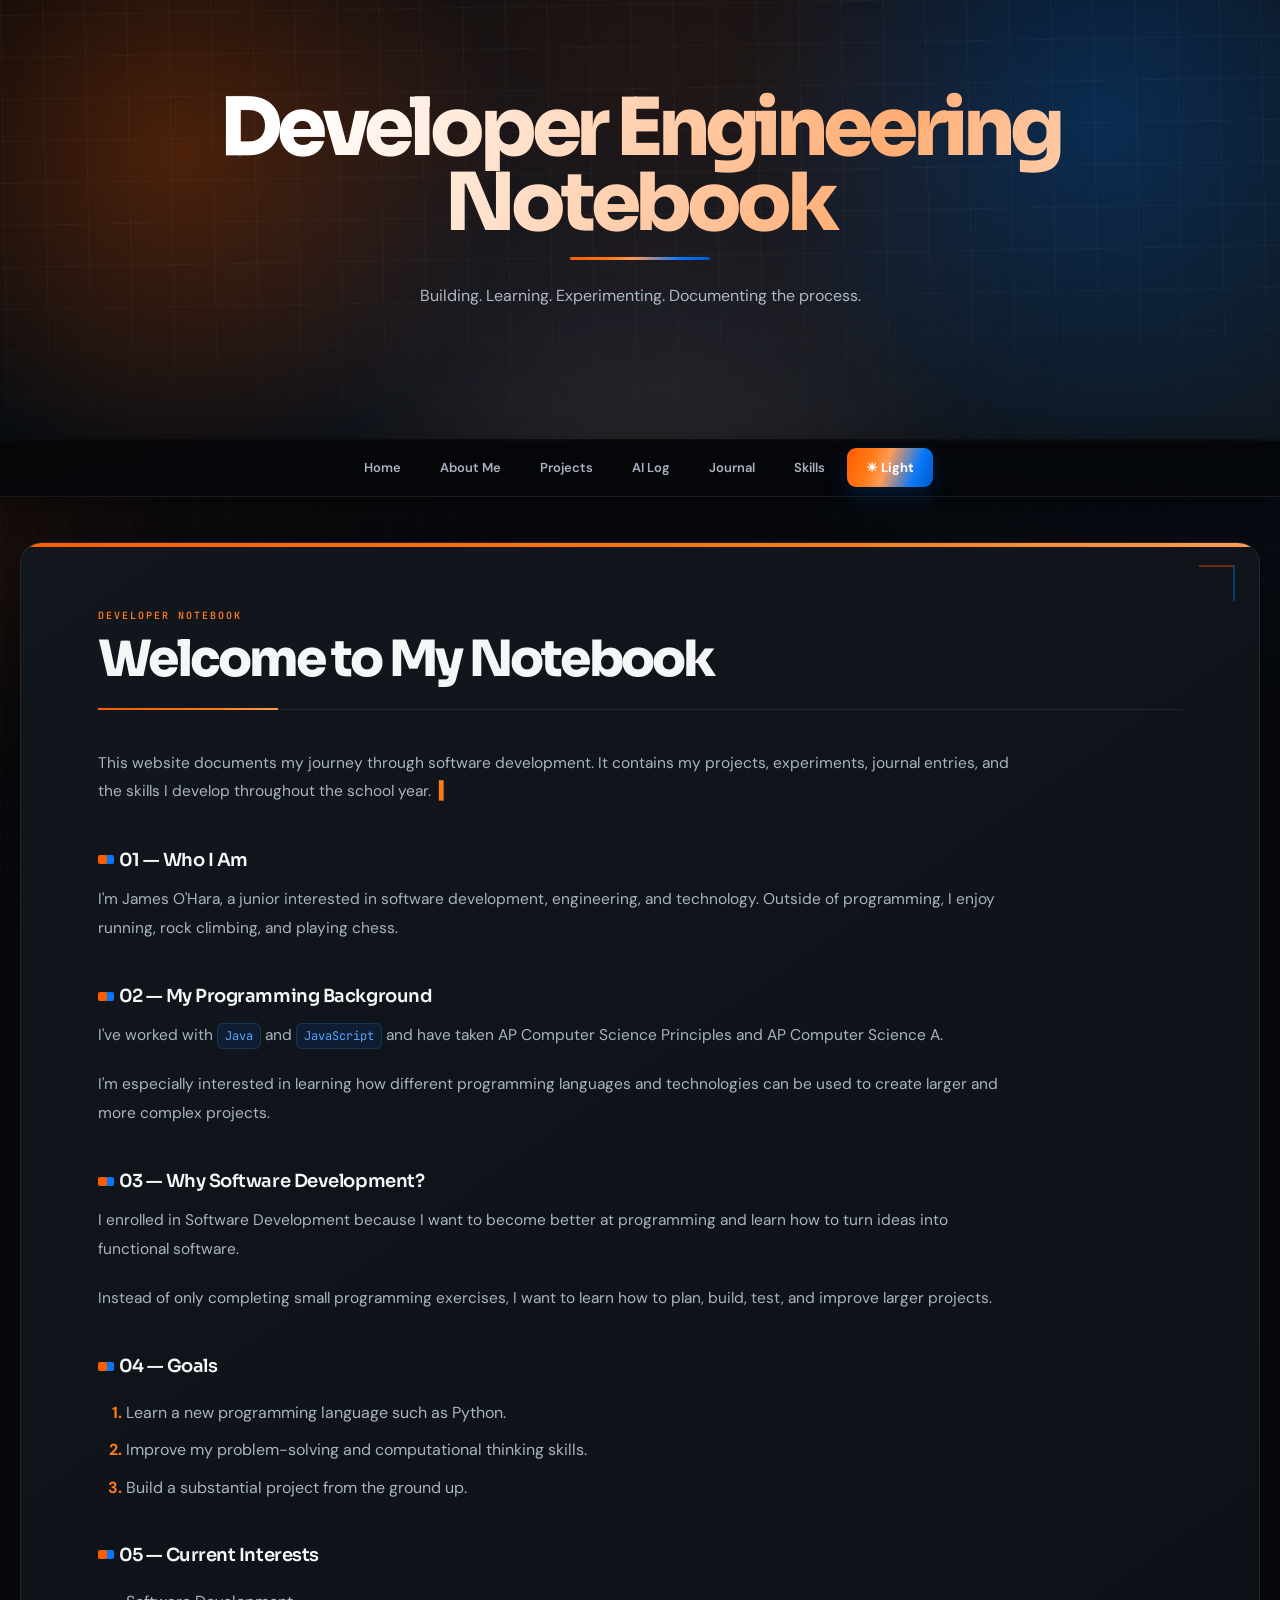
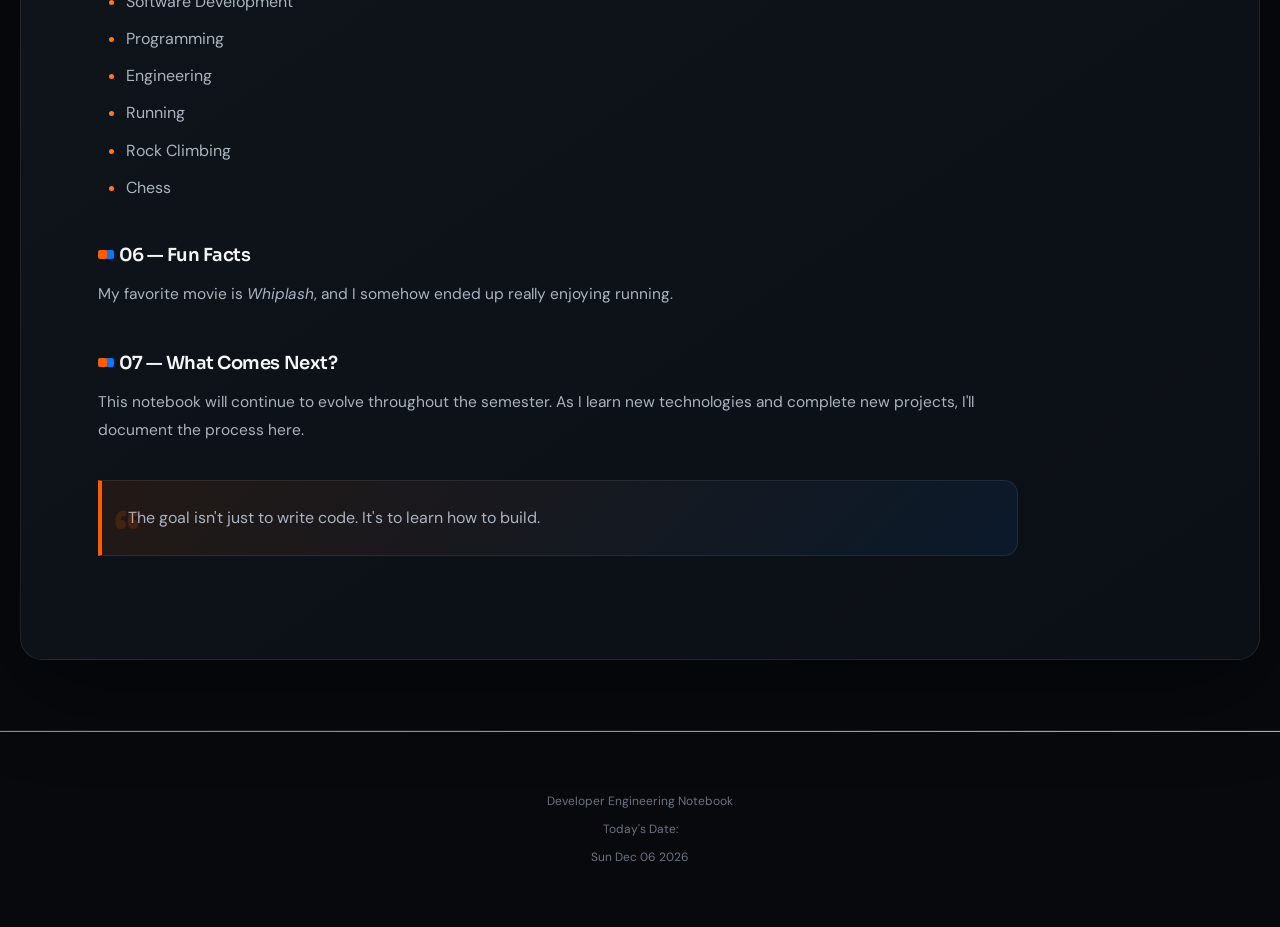
==== commit f7be21ed: "Add greeting header and theme toggle button" ====
--- a/index.html
+++ b/index.html
@@ -20,6 +20,7 @@
         Building. Learning. Experimenting.
         Documenting the process.
     </p>
+    <h2 id="greeting"></h2>
 
 </header>
 
@@ -32,6 +33,12 @@
         <li><a href="projects.html">Projects</a></li>
         <li><a href="ai-log.html">AI Log</a></li>
         <li><a href="journal.html">Journal</a></li>
+        <li><a href="skills.html">Skills</a></li>
+
+        <li>
+    <button id="theme-toggle" type="button">☀ Light</button>
+</li>
+
     </ul>
 
 </nav>
@@ -166,7 +173,6 @@
 
 
 <script src="javascript/script.js"></script>
-
 </body>
 
 </html>
--- a/css/styles.css
+++ b/css/styles.css
@@ -1,54 +1,82 @@
-@import url('https://fonts.googleapis.com/css2?family=Inter:wght@400;500;600;700;800&family=JetBrains+Mono:wght@400;500;600&display=swap');
-
-/* =========================================================
-   DESIGN TOKENS
+@import url('https://fonts.googleapis.com/css2?family=DM+Sans:wght@400;500;600;700&family=JetBrains+Mono:wght@400;500;600&family=Sora:wght@400;500;600;700;800&display=swap');
+
+
+/* =========================================================
+   DESIGN SYSTEM
 ========================================================= */
 
 :root {
-    --bg: #f7f8fa;
-    --surface: #ffffff;
-    --surface-2: #f1f3f6;
-
-    --text: #111318;
-    --text-soft: #555b66;
-    --text-faint: #8a919d;
-
-    --border: #e5e7eb;
-    --border-dark: rgba(255,255,255,.12);
-
-    --dark: #090b0f;
-    --dark-2: #11151b;
-
-    --orange: #ff6b1a;
-    --orange-soft: #fff0e7;
+
+    --bg: #07090d;
+    --bg-light: #0b0f14;
+
+    --surface: #10151c;
+    --surface-2: #141a22;
+    --surface-3: #1a222d;
+
+    --text: #f4f6f8;
+    --text-soft: #aab3bf;
+    --text-faint: #697481;
+
+    --border: rgba(255, 255, 255, 0.08);
+    --border-strong: rgba(255, 255, 255, 0.15);
+
+    --orange: #ff5c00;
+    --orange-2: #ff7a18;
+    --orange-3: #ffad73;
 
     --blue: #0878f9;
-    --blue-soft: #eaf3ff;
-
-    --green: #16a34a;
-    --green-soft: #eaf8ef;
+    --blue-2: #0062cc;
+    --blue-3: #55a5ff;
+
+    --orange-soft: rgba(255, 92, 0, 0.10);
+    --blue-soft: rgba(8, 120, 249, 0.10);
+
+    --green: #22c55e;
+    --green-soft: rgba(34, 197, 94, 0.10);
 
     --gradient:
         linear-gradient(
-            120deg,
-            #ff6b1a,
-            #ff8a3d 35%,
-            #0878f9
+            110deg,
+            #ff5c00 0%,
+            #ff7a18 28%,
+            #ff9b55 45%,
+            #0878f9 78%,
+            #0057c7 100%
         );
 
-    --shadow-1:
-        0 1px 2px rgba(0,0,0,.04),
-        0 5px 20px rgba(0,0,0,.04);
-
-    --shadow-2:
-        0 10px 35px rgba(0,0,0,.08);
-
-    --shadow-3:
-        0 25px 70px rgba(0,0,0,.12);
-
-    --radius: 18px;
-    --radius-small: 10px;
-}
+    --gradient-reverse:
+        linear-gradient(
+            110deg,
+            #0057c7,
+            #0878f9,
+            #ff9b55,
+            #ff7a18,
+            #ff5c00
+        );
+
+    --shadow-small:
+        0 4px 15px rgba(0, 0, 0, 0.25);
+
+    --shadow-medium:
+        0 14px 40px rgba(0, 0, 0, 0.35);
+
+    --shadow-large:
+        0 30px 90px rgba(0, 0, 0, 0.45);
+
+    --orange-glow:
+        0 0 45px rgba(255, 92, 0, 0.18);
+
+    --blue-glow:
+        0 0 45px rgba(8, 120, 249, 0.18);
+
+    --radius:
+        22px;
+
+    --radius-small:
+        12px;
+}
+
 
 /* =========================================================
    RESET
@@ -63,35 +91,42 @@
 }
 
 body {
+
     margin: 0;
 
+    min-height: 100vh;
+
     font-family:
-        'Inter',
+        'DM Sans',
         Arial,
         sans-serif;
 
     color: var(--text);
 
     background:
+
         radial-gradient(
             circle at 0% 0%,
-            rgba(255,107,26,.07),
+            rgba(255, 92, 0, 0.10),
             transparent 25%
         ),
+
         radial-gradient(
             circle at 100% 0%,
-            rgba(8,120,249,.07),
+            rgba(8, 120, 249, 0.10),
             transparent 25%
         ),
-        var(--bg);
+
+        #07090d;
 
     overflow-x: hidden;
 }
 
 ::selection {
     background: var(--orange);
-    color: #fff;
-}
+    color: white;
+}
+
 
 /* =========================================================
    SCROLLBAR
@@ -102,10 +137,11 @@
 }
 
 ::-webkit-scrollbar-track {
-    background: #0b0d11;
+    background: #05070a;
 }
 
 ::-webkit-scrollbar-thumb {
+
     background:
         linear-gradient(
             var(--orange),
@@ -115,14 +151,84 @@
     border-radius: 999px;
 }
 
-/* =========================================================
-   HEADER / HERO
+::-webkit-scrollbar-thumb:hover {
+    background: var(--gradient);
+}
+
+
+/* =========================================================
+   GLOBAL GRID
+========================================================= */
+
+main {
+    position: relative;
+}
+
+main::before {
+
+    content: "";
+
+    position: fixed;
+
+    inset: 0;
+
+    z-index: -2;
+
+    pointer-events: none;
+
+    background-image:
+
+        linear-gradient(
+            rgba(255,255,255,0.018) 1px,
+            transparent 1px
+        ),
+
+        linear-gradient(
+            90deg,
+            rgba(255,255,255,0.018) 1px,
+            transparent 1px
+        );
+
+    background-size:
+        32px 32px;
+}
+
+main::after {
+
+    content: "";
+
+    position: fixed;
+
+    z-index: -1;
+
+    width: 450px;
+    height: 450px;
+
+    top: 40%;
+    left: -250px;
+
+    border-radius: 50%;
+
+    background:
+        radial-gradient(
+            circle,
+            rgba(255, 92, 0, 0.06),
+            transparent 70%
+        );
+
+    pointer-events: none;
+}
+
+
+/* =========================================================
+   HEADER
 ========================================================= */
 
 header {
+
     position: relative;
 
-    min-height: 390px;
+    min-height: 410px;
 
     display: flex;
     flex-direction: column;
@@ -130,115 +236,163 @@
     justify-content: center;
     align-items: center;
 
-    padding:
-        90px 25px;
+    padding: 90px 25px;
 
     text-align: center;
 
     color: white;
 
     background:
+
         radial-gradient(
-            circle at 20% 20%,
-            rgba(255,107,26,.2),
-            transparent 30%
+            circle at 14% 35%,
+            rgba(255, 92, 0, 0.28),
+            transparent 29%
         ),
+
         radial-gradient(
-            circle at 80% 30%,
-            rgba(8,120,249,.2),
-            transparent 30%
+            circle at 86% 28%,
+            rgba(8, 120, 249, 0.25),
+            transparent 31%
         ),
+
+        radial-gradient(
+            circle at 50% 115%,
+            rgba(255, 122, 24, 0.13),
+            transparent 40%
+        ),
+
         linear-gradient(
             145deg,
-            #080a0e,
-            #10151d
+            #05070a,
+            #0b1017 52%,
+            #101820
         );
 
     overflow: hidden;
 }
 
-/* engineering grid */
+
+/* Header grid */
 
 header::before {
+
     content: "";
 
     position: absolute;
-    inset: 0;
+
+    inset: -80px;
 
     background-image:
+
         linear-gradient(
-            rgba(255,255,255,.035) 1px,
+            rgba(255,255,255,.045) 1px,
             transparent 1px
         ),
+
         linear-gradient(
             90deg,
-            rgba(255,255,255,.035) 1px,
+            rgba(255,255,255,.045) 1px,
             transparent 1px
         );
 
     background-size:
-        40px 40px;
+        42px 42px;
+
+    opacity: .8;
+
+    transform:
+        rotate(-1deg);
+
+    animation:
+        gridMove
+        18s linear infinite;
 
     mask-image:
         linear-gradient(
             to bottom,
-            black,
-            transparent
+            black 0%,
+            black 58%,
+            transparent 100%
         );
 
     pointer-events: none;
 }
 
-/* glowing center */
+
+/* Header orb */
 
 header::after {
+
     content: "";
 
     position: absolute;
 
-    width: 500px;
-    height: 500px;
+    width: 650px;
+    height: 650px;
 
     border-radius: 50%;
 
     background:
+        conic-gradient(
+            from 0deg,
+            rgba(255,92,0,.14),
+            rgba(8,120,249,.10),
+            rgba(255,92,0,.14)
+        );
+
+    filter:
+        blur(90px);
+
+    opacity: .8;
+
+    animation:
+        heroOrb
+        10s ease-in-out infinite;
+
+    pointer-events: none;
+}
+
+
+/* =========================================================
+   HERO TITLE
+========================================================= */
+
+header h1 {
+
+    position: relative;
+    z-index: 3;
+
+    margin: 0;
+
+    max-width: 1150px;
+
+    font-family:
+        'Sora',
+        sans-serif;
+
+    font-size:
+        clamp(44px, 8vw, 80px);
+
+    font-weight: 800;
+
+    line-height: .94;
+
+    letter-spacing: -.065em;
+
+    background:
+
         linear-gradient(
-            90deg,
-            var(--orange),
-            var(--blue)
+            110deg,
+            #ffffff 8%,
+            #ffad73 27%,
+            #ffffff 43%,
+            #6bb4ff 70%,
+            #ffffff 88%
         );
 
-    opacity: .08;
-
-    filter: blur(100px);
-
-    pointer-events: none;
-}
-
-header h1 {
-    position: relative;
-    z-index: 2;
-
-    margin: 0;
-
-    max-width: 1000px;
-
-    font-size:
-        clamp(44px, 8vw, 78px);
-
-    font-weight: 800;
-
-    line-height: .95;
-
-    letter-spacing: -.065em;
-
-    background:
-        linear-gradient(
-            120deg,
-            #ffffff 25%,
-            #bfc7d3 70%,
-            #ffffff
-        );
+    background-size:
+        260% 260%;
 
     -webkit-background-clip: text;
     background-clip: text;
@@ -246,20 +400,70 @@
     color: transparent;
 
     animation:
-        heroIn .7s ease both;
-}
+
+        heroTitleIn
+        1s
+        cubic-bezier(.16,1,.3,1)
+        both,
+
+        heroTextGradient
+        8s ease-in-out 1s infinite,
+
+        heroShimmer
+        8s ease-in-out 4s infinite;
+}
+
+
+/* Title accent */
+
+header h1::after {
+
+    content: "";
+
+    position: absolute;
+
+    left: 50%;
+    bottom: -20px;
+
+    width: 140px;
+    height: 3px;
+
+    transform:
+        translateX(-50%)
+        scaleX(0);
+
+    background:
+        var(--gradient);
+
+    border-radius:
+        999px;
+
+    box-shadow:
+        var(--orange-glow),
+        var(--blue-glow);
+
+    animation:
+        titleLineIn
+        .9s
+        cubic-bezier(.16,1,.3,1)
+        .7s forwards;
+}
+
+
+/* Hero subtitle */
 
 header p {
+
     position: relative;
-    z-index: 2;
-
-    max-width: 650px;
+    z-index: 3;
+
+    max-width: 720px;
 
     margin:
-        24px auto 0;
+        42px auto 0;
 
     color:
-        #aeb6c2;
+        #aeb8c5;
 
     font-size:
         16px;
@@ -267,22 +471,31 @@
     line-height:
         1.7;
 
+    opacity: 0;
+
     animation:
-        heroIn .7s .1s ease both;
-}
+        subtitleIn
+        .9s
+        cubic-bezier(.16,1,.3,1)
+        .35s forwards;
+}
+
 
 /* =========================================================
    NAVIGATION
 ========================================================= */
 
 nav {
+
     position: sticky;
+
     top: 0;
 
     z-index: 1000;
 }
 
 nav ul {
+
     display: flex;
 
     justify-content: center;
@@ -290,15 +503,17 @@
 
     flex-wrap: wrap;
 
-    gap: 4px;
+    gap: 5px;
 
     margin: 0;
-    padding: 8px 16px;
+
+    padding:
+        9px 16px;
 
     list-style: none;
 
     background:
-        rgba(9,11,15,.88);
+        rgba(5, 7, 10, 0.92);
 
     border-bottom:
         1px solid
@@ -306,25 +521,84 @@
 
     box-shadow:
         0 8px 30px
-        rgba(0,0,0,.14);
+        rgba(0,0,0,.4);
 
     backdrop-filter:
-        blur(18px);
+        blur(20px);
 
     -webkit-backdrop-filter:
-        blur(18px);
-}
+        blur(20px);
+}
+
+
+/* Animated top line */
+
+nav::before {
+
+    content: "";
+
+    position: absolute;
+
+    top: 0;
+    left: 0;
+
+    width: 100%;
+    height: 2px;
+
+    background:
+        var(--gradient);
+
+    background-size:
+        200% 100%;
+
+    animation:
+        navEnergy
+        6s linear infinite;
+}
+
+
+nav li {
+
+    animation:
+        navIn
+        .6s cubic-bezier(.16,1,.3,1)
+        both;
+}
+
+nav li:nth-child(1) {
+    animation-delay: .10s;
+}
+
+nav li:nth-child(2) {
+    animation-delay: .15s;
+}
+
+nav li:nth-child(3) {
+    animation-delay: .20s;
+}
+
+nav li:nth-child(4) {
+    animation-delay: .25s;
+}
+
+nav li:nth-child(5) {
+    animation-delay: .30s;
+}
+
 
 nav li a {
+
     position: relative;
 
     display: inline-flex;
 
+    align-items: center;
+
     padding:
-        9px 15px;
+        10px 17px;
 
     color:
-        #aeb6c2;
+        #aab3bf;
 
     text-decoration: none;
 
@@ -342,22 +616,37 @@
 }
 
 nav li a:hover {
+
     color: white;
 
     background:
-        rgba(255,255,255,.08);
+        linear-gradient(
+            135deg,
+            rgba(255,92,0,.16),
+            rgba(8,120,249,.12)
+        );
+
+    box-shadow:
+        inset 0 0 0 1px
+        rgba(255,255,255,.06),
+        0 5px 20px
+        rgba(255,92,0,.08);
 
     transform:
-        translateY(-1px);
-}
+        translateY(-2px);
+}
+
+
+/* Nav underline */
 
 nav li a::after {
+
     content: "";
 
     position: absolute;
 
     left: 50%;
-    bottom: 3px;
+    bottom: 2px;
 
     width: 0;
     height: 2px;
@@ -372,62 +661,81 @@
         999px;
 
     transition:
-        width .2s ease;
+        width .25s ease;
 }
 
 nav li a:hover::after {
-    width: 22px;
-}
+    width: 28px;
+}
+
 
 /* =========================================================
    MAIN
 ========================================================= */
 
 main {
+
     width:
         min(
-            calc(100% - 32px),
-            1050px
+            calc(100% - 40px),
+            1500px
         );
 
     margin:
         0 auto;
 }
 
+
 /* =========================================================
    SECTION
 ========================================================= */
 
 section {
+
     position: relative;
 
-    max-width: 950px;
+    width: 100%;
+
+    max-width: none;
 
     margin:
-        55px auto;
+        45px 0;
 
     padding:
-        55px;
+        68px clamp(30px, 6vw, 95px);
 
     background:
-        rgba(255,255,255,.95);
+
+        linear-gradient(
+            145deg,
+            rgba(18,23,30,.98),
+            rgba(11,16,22,.98)
+        );
 
     border:
         1px solid
         var(--border);
 
     border-radius:
-        24px;
+        var(--radius);
 
     box-shadow:
-        var(--shadow-3);
-
-    overflow: hidden;
-}
-
-/* top gradient line */
+        var(--shadow-large);
+
+    overflow:
+        hidden;
+
+    animation:
+        sectionIn
+        .8s cubic-bezier(.16,1,.3,1)
+        both;
+}
+
+
+/* Animated top edge */
 
 section::before {
+
     content: "";
 
     position: absolute;
@@ -436,65 +744,122 @@
     left: 0;
 
     width: 100%;
-    height: 3px;
+    height: 4px;
 
     background:
         var(--gradient);
-}
-
-/* =========================================================
-   ARTICLES
+
+    background-size:
+        220% 100%;
+
+    animation:
+        borderFlow
+        7s linear infinite;
+}
+
+
+/* Technical corner */
+
+section::after {
+
+    content: "";
+
+    position: absolute;
+
+    top: 22px;
+    right: 24px;
+
+    width: 34px;
+    height: 34px;
+
+    border-top:
+        2px solid
+        rgba(255,92,0,.55);
+
+    border-right:
+        2px solid
+        rgba(8,120,249,.55);
+
+    opacity: .7;
+
+    pointer-events: none;
+}
+
+
+/* =========================================================
+   ARTICLE
 ========================================================= */
 
 article {
-    margin-top: 50px;
-}
-
-article:first-child {
-    margin-top: 0;
-}
-
-/* =========================================================
-   TITLES
+
+    width: 100%;
+
+    max-width: 1240px;
+
+    margin:
+        0 auto;
+}
+
+
+/* =========================================================
+   MAIN PAGE TITLE
 ========================================================= */
 
 article h1 {
+
     position: relative;
 
     margin:
-        0 0 30px;
+        0 0 38px;
 
     padding:
-        0 0 20px;
+        0 0 24px;
+
+    font-family:
+        'Sora',
+        sans-serif;
 
     font-size:
-        clamp(30px, 5vw, 44px);
+        clamp(32px, 5vw, 50px);
 
     font-weight:
         800;
 
     line-height:
-        1.05;
+        1.02;
 
     letter-spacing:
-        -.05em;
+        -.055em;
+
+    color:
+        var(--text);
 
     border-bottom:
         1px solid
         var(--border);
-}
-
-/* little section label */
+
+    animation:
+        pageTitleIn
+        .9s cubic-bezier(.16,1,.3,1)
+        .15s both;
+}
+
+
+/* Technical label */
 
 article h1::before {
-    content: "SECTION";
-
-    display: block;
-
-    margin-bottom: 10px;
+
+    content:
+        "DEVELOPER NOTEBOOK";
+
+    display:
+        block;
+
+    margin-bottom:
+        13px;
 
     color:
-        var(--orange);
+        var(--orange-2);
 
     font-family:
         'JetBrains Mono',
@@ -507,44 +872,81 @@
         600;
 
     letter-spacing:
-        .18em;
-}
+        .2em;
+}
+
+
+/* Animated title line */
+
+article h1::after {
+
+    content: "";
+
+    position: absolute;
+
+    bottom: -1px;
+    left: 0;
+
+    width: 180px;
+    height: 2px;
+
+    background:
+        var(--gradient);
+
+    background-size:
+        220% 100%;
+
+    animation:
+        titleAccent
+        5s ease-in-out infinite;
+}
+
 
 /* =========================================================
    SUBHEADINGS
 ========================================================= */
 
 article h3 {
+
     display: flex;
 
     align-items: center;
 
-    gap: 10px;
+    gap: 12px;
 
     margin:
-        38px 0 13px;
+        43px 0 14px;
 
     color:
         var(--text);
 
+    font-family:
+        'Sora',
+        sans-serif;
+
     font-size:
         18px;
 
     font-weight:
-        700;
+        600;
 
     letter-spacing:
-        -.02em;
+        -.025em;
+
+    animation:
+        headingIn
+        .7s cubic-bezier(.16,1,.3,1)
+        both;
 }
 
 article h3::before {
+
     content: "";
 
-    width:
-        7px;
-
-    height:
-        7px;
+    width: 9px;
+    height: 9px;
+
+    flex-shrink: 0;
 
     border-radius:
         2px;
@@ -553,14 +955,34 @@
         var(--orange);
 
     box-shadow:
-        5px 0 0 var(--blue);
-}
+        7px 0 0
+        var(--blue);
+
+    transition:
+        .3s ease;
+}
+
+article h3:hover::before {
+
+    transform:
+        translateX(4px)
+        rotate(45deg);
+
+    box-shadow:
+        0 0 14px
+        rgba(255,92,0,.6);
+}
+
 
 /* =========================================================
    TEXT
 ========================================================= */
 
 article p {
+
+    max-width:
+        920px;
+
     margin:
         0 0 20px;
 
@@ -572,15 +994,21 @@
 
     line-height:
         1.85;
-}
+
+    animation:
+        textIn
+        .8s ease both;
+}
+
 
 /* =========================================================
    LINKS
 ========================================================= */
 
 article a {
+
     color:
-        var(--blue);
+        var(--blue-3);
 
     font-weight:
         600;
@@ -590,212 +1018,395 @@
 
     border-bottom:
         1px solid
-        rgba(8,120,249,.3);
+        rgba(85,165,255,.35);
 
     transition:
         .2s ease;
 }
 
 article a:hover {
+
     color:
-        var(--orange);
+        var(--orange-3);
 
     border-color:
-        var(--orange);
-}
-
-/* =========================================================
-   CODE
+        var(--orange-2);
+}
+
+
+/* =========================================================
+   INLINE CODE
 ========================================================= */
 
 article code {
+
     font-family:
         'JetBrains Mono',
         monospace;
 
     padding:
-        3px 7px;
+        4px 7px;
 
     color:
-        #075fc4;
+        var(--blue-3);
 
     background:
         var(--blue-soft);
 
     border:
         1px solid
-        #d5e7ff;
+        rgba(85,165,255,.18);
 
     border-radius:
         6px;
 
     font-size:
         12px;
-}
-
-/* =========================================================
-   CODE BLOCKS
-========================================================= */
-
-pre {
-    position: relative;
+
+    transition:
+        .2s ease;
+}
+
+article code:hover {
+
+    color:
+        var(--orange-3);
+
+    background:
+        var(--orange-soft);
+
+    border-color:
+        rgba(255,122,24,.25);
+
+    box-shadow:
+        0 0 18px
+        rgba(255,92,0,.10);
+}
+
+
+/* =========================================================
+   LISTS
+========================================================= */
+
+article ul,
+article ol {
+
+    margin:
+        22px 0;
+
+    padding-left:
+        28px;
+
+    max-width:
+        920px;
+}
+
+article li {
+
+    margin-bottom:
+        10px;
+
+    color:
+        var(--text-soft);
+
+    line-height:
+        1.7;
+
+    animation:
+        listIn
+        .6s ease both;
+}
+
+article li::marker {
+
+    color:
+        var(--orange-2);
+
+    font-weight:
+        700;
+}
+
+
+/* =========================================================
+   IMAGES
+========================================================= */
+
+article img {
+
+    display:
+        block;
+
+    max-width:
+        100%;
+
+    height:
+        auto;
+
+    margin:
+        30px 0 40px;
+
+    border:
+        1px solid
+        var(--border-strong);
+
+    border-radius:
+        18px;
+
+    box-shadow:
+        var(--shadow-medium);
+
+    animation:
+        imageIn
+        1s cubic-bezier(.16,1,.3,1)
+        .2s both;
+
+    transition:
+        .35s ease;
+}
+
+article img:hover {
+
+    transform:
+        translateY(-7px)
+        scale(1.015);
+
+    border-color:
+        rgba(255,92,0,.35);
+
+    box-shadow:
+        var(--orange-glow),
+        var(--shadow-medium);
+}
+
+
+/* =========================================================
+   PROJECT CARDS
+========================================================= */
+
+.projects {
+
+    position:
+        relative;
 
     margin:
         28px 0;
 
     padding:
-        25px;
-
-    overflow-x:
-        auto;
-
-    color:
-        #dce2ea;
+        31px 32px;
 
     background:
-        #0b0e13;
-
-    border:
-        1px solid
-        rgba(255,255,255,.08);
-
-    border-radius:
-        14px;
-
-    box-shadow:
-        0 18px 45px
-        rgba(0,0,0,.15);
-}
-
-pre::before {
-    content:
-        "●  ●  ●";
-
-    display:
-        block;
-
-    margin-bottom:
-        20px;
-
-    color:
-        #59616d;
-
-    font-size:
-        11px;
-
-    letter-spacing:
-        3px;
-}
-
-pre code {
-    padding: 0;
-
-    color:
-        inherit;
-
-    background:
-        transparent;
-
-    border: none;
-
-    font-size:
-        13px;
-
-    line-height:
-        1.75;
-}
-
-/* =========================================================
-   LISTS
-========================================================= */
-
-article ul,
-article ol {
-    margin:
-        22px 0;
-
-    padding-left:
-        25px;
-}
-
-article li {
-    margin-bottom:
-        9px;
-
-    color:
-        var(--text-soft);
-
-    line-height:
-        1.7;
-}
-
-article li::marker {
-    color:
-        var(--orange);
-
-    font-weight:
-        700;
-}
-
-/* =========================================================
-   IMAGES
-========================================================= */
-
-article img {
-    display:
-        block;
-
-    max-width:
-        100%;
-
-    height:
-        auto;
-
-    margin:
-        32px auto;
+
+        linear-gradient(
+            145deg,
+            #151c25,
+            #0e141b
+        );
 
     border:
         1px solid
         var(--border);
 
     border-radius:
-        14px;
+        17px;
 
     box-shadow:
-        var(--shadow-2);
+        var(--shadow-small);
+
+    overflow:
+        hidden;
+
+    animation:
+        cardIn
+        .8s cubic-bezier(.16,1,.3,1)
+        both;
 
     transition:
         .3s ease;
 }
 
-article img:hover {
+
+/* Orange-blue edge */
+
+.projects::before {
+
+    content: "";
+
+    position:
+        absolute;
+
+    left:
+        0;
+
+    top:
+        0;
+
+    width:
+        5px;
+
+    height:
+        100%;
+
+    background:
+        var(--gradient);
+
+    background-size:
+        100% 200%;
+
+    transition:
+        background-position .4s ease;
+}
+
+
+/* Technical corner */
+
+.projects::after {
+
+    content: "";
+
+    position:
+        absolute;
+
+    right:
+        18px;
+
+    top:
+        18px;
+
+    width:
+        16px;
+
+    height:
+        16px;
+
+    border-top:
+        1px solid
+        rgba(8,120,249,.5);
+
+    border-right:
+        1px solid
+        rgba(255,92,0,.6);
+}
+
+
+.projects:hover {
+
     transform:
-        translateY(-4px);
+        translateY(-8px);
+
+    border-color:
+        var(--border-strong);
 
     box-shadow:
-        0 25px 60px
-        rgba(0,0,0,.13);
-}
+        0 20px 50px
+        rgba(0,0,0,.4),
+        0 0 30px
+        rgba(8,120,249,.07);
+}
+
+.projects:hover::before {
+
+    background-position:
+        0 100%;
+}
+
+.projects h2 {
+
+    margin:
+        0 0 10px;
+
+    color:
+        var(--text);
+
+    font-family:
+        'Sora',
+        sans-serif;
+
+    font-size:
+        23px;
+
+    font-weight:
+        700;
+
+    letter-spacing:
+        -.035em;
+}
+
+
+/* =========================================================
+   STATUS
+========================================================= */
+
+.projects p strong {
+    color:
+        var(--text);
+}
+
+.projects p:last-child {
+
+    display:
+        inline-flex;
+
+    align-items:
+        center;
+
+    gap:
+        7px;
+
+    margin-top:
+        5px;
+
+    padding:
+        6px 10px;
+
+    background:
+        var(--orange-soft);
+
+    border:
+        1px solid
+        rgba(255,122,24,.22);
+
+    border-radius:
+        999px;
+
+    color:
+        var(--orange-3);
+
+    font-family:
+        'JetBrains Mono',
+        monospace;
+
+    font-size:
+        11px;
+}
+
 
 /* =========================================================
    BLOCKQUOTE
 ========================================================= */
 
 blockquote {
+
+    position:
+        relative;
+
+    max-width:
+        920px;
+
     margin:
-        28px 0;
+        35px 0;
 
     padding:
-        20px 22px;
+        23px 26px;
 
     color:
         var(--text-soft);
 
     background:
+
         linear-gradient(
             135deg,
-            var(--orange-soft),
-            var(--blue-soft)
+            rgba(255,92,0,.09),
+            rgba(8,120,249,.09)
         );
 
     border:
@@ -807,93 +1418,205 @@
         var(--orange);
 
     border-radius:
-        0 12px 12px 0;
+        0 14px 14px 0;
 
     line-height:
         1.75;
-}
-
-/* =========================================================
-   BUTTONS
-========================================================= */
-
-button,
-.button {
+
+    animation:
+        quoteIn
+        .8s cubic-bezier(.16,1,.3,1)
+        both;
+}
+
+blockquote::before {
+
+    content:
+        "“";
+
+    position:
+        absolute;
+
+    top:
+        7px;
+
+    left:
+        12px;
+
+    color:
+        rgba(255,92,0,.16);
+
+    font-family:
+        'Sora',
+        sans-serif;
+
+    font-size:
+        50px;
+
+    font-weight:
+        800;
+}
+
+
+/* =========================================================
+   CODE BLOCKS
+========================================================= */
+
+pre {
+
+    position:
+        relative;
+
+    margin:
+        28px 0;
+
+    padding:
+        25px;
+
+    overflow-x:
+        auto;
+
+    color:
+        #dce2ea;
+
+    background:
+        #05070a;
+
+    border:
+        1px solid
+        rgba(255,255,255,.10);
+
+    border-radius:
+        14px;
+
+    box-shadow:
+        0 20px 50px
+        rgba(0,0,0,.35);
+
+    animation:
+        codeIn
+        .8s cubic-bezier(.16,1,.3,1)
+        both;
+}
+
+pre::before {
+
+    content:
+        "●  ●  ●";
+
     display:
-        inline-flex;
-
-    align-items:
-        center;
-
-    justify-content:
-        center;
-
-    padding:
-        11px 18px;
+        block;
+
+    margin-bottom:
+        20px;
 
     color:
-        white;
+        #59616d;
+
+    font-family:
+        'JetBrains Mono',
+        monospace;
+
+    font-size:
+        11px;
+
+    letter-spacing:
+        3px;
+}
+
+pre::after {
+
+    content:
+        "";
+
+    position:
+        absolute;
+
+    top:
+        0;
+
+    left:
+        -100px;
+
+    width:
+        100px;
+
+    height:
+        1px;
 
     background:
         var(--gradient);
 
+    animation:
+        codeScan
+        4s linear infinite;
+}
+
+pre code {
+
+    padding:
+        0;
+
+    color:
+        inherit;
+
+    background:
+        transparent;
+
     border:
         none;
 
-    border-radius:
-        9px;
-
     font-family:
-        inherit;
+        'JetBrains Mono',
+        monospace;
 
     font-size:
         13px;
 
-    font-weight:
-        700;
-
-    cursor:
-        pointer;
-
-    box-shadow:
-        0 8px 22px
-        rgba(8,120,249,.2);
-
-    transition:
-        .2s ease;
-}
-
-button:hover,
-.button:hover {
-    transform:
-        translateY(-2px);
-
-    box-shadow:
-        0 13px 30px
-        rgba(8,120,249,.28);
-
-    filter:
-        brightness(1.06);
-}
-
-button:active,
-.button:active {
-    transform:
-        translateY(0);
-}
+    line-height:
+        1.75;
+}
+
+
+/* =========================================================
+   TERMINAL CURSOR
+========================================================= */
+
+article h1 + p::after {
+
+    content:
+        "▌";
+
+    margin-left:
+        4px;
+
+    color:
+        var(--orange-2);
+
+    font-family:
+        'JetBrains Mono',
+        monospace;
+
+    animation:
+        cursorBlink
+        1s steps(1) infinite;
+}
+
 
 /* =========================================================
    FOOTER
 ========================================================= */
 
 footer {
-    position: relative;
+
+    position:
+        relative;
 
     margin-top:
         70px;
 
     padding:
-        45px 20px;
+        50px 20px;
 
     text-align:
         center;
@@ -907,44 +1630,109 @@
     border-top:
         1px solid
         var(--border);
+
+    overflow:
+        hidden;
 }
 
 footer::before {
-    content: "";
-
-    position: absolute;
-
-    top: -1px;
-    left: 50%;
-
-    width: 100px;
-    height: 2px;
-
-    transform:
-        translateX(-50%);
+
+    content:
+        "";
+
+    position:
+        absolute;
+
+    top:
+        -1px;
+
+    left:
+        -20%;
+
+    width:
+        140%;
+
+    height:
+        2px;
 
     background:
         var(--gradient);
-}
-
-footer a {
+
+    background-size:
+        200% 100%;
+
+    animation:
+        footerFlow
+        6s linear infinite;
+}
+
+
+/* =========================================================
+   BUTTONS
+========================================================= */
+
+button,
+.button {
+
+    display:
+        inline-flex;
+
+    align-items:
+        center;
+
+    justify-content:
+        center;
+
+    padding:
+        11px 19px;
+
     color:
-        var(--blue);
-
-    text-decoration:
+        white;
+
+    background:
+        var(--gradient);
+
+    border:
         none;
 
+    border-radius:
+        9px;
+
+    font-family:
+        'DM Sans',
+        sans-serif;
+
+    font-size:
+        13px;
+
     font-weight:
-        600;
+        700;
+
+    cursor:
+        pointer;
+
+    box-shadow:
+        0 8px 22px
+        rgba(8,120,249,.18);
 
     transition:
         .2s ease;
 }
 
-footer a:hover {
-    color:
-        var(--orange);
-}
+button:hover,
+.button:hover {
+
+    transform:
+        translateY(-3px);
+
+    box-shadow:
+        var(--orange-glow),
+        var(--blue-glow);
+
+    filter:
+        brightness(1.08);
+}
+
 
 /* =========================================================
    ACCESSIBILITY
@@ -955,6 +1743,7 @@
 input:focus-visible,
 textarea:focus-visible,
 select:focus-visible {
+
     outline:
         3px solid
         rgba(8,120,249,.35);
@@ -963,24 +1752,470 @@
         4px;
 }
 
-/* =========================================================
-   ANIMATION
-========================================================= */
-
-@keyframes heroIn {
+
+/* =========================================================
+   ANIMATIONS
+========================================================= */
+
+@keyframes heroTitleIn {
+
+    0% {
+        opacity: 0;
+
+        transform:
+            translateY(45px)
+            scale(.96);
+
+        filter:
+            blur(10px);
+    }
+
+    60% {
+        opacity: 1;
+
+        filter:
+            blur(0);
+    }
+
+    100% {
+        opacity: 1;
+
+        transform:
+            translateY(0)
+            scale(1);
+
+        filter:
+            blur(0);
+    }
+}
+
+@keyframes heroTextGradient {
+
+    0% {
+        background-position:
+            0% 50%;
+    }
+
+    50% {
+        background-position:
+            100% 50%;
+    }
+
+    100% {
+        background-position:
+            0% 50%;
+    }
+}
+
+@keyframes heroShimmer {
+
+    0%,
+    65%,
+    100% {
+        filter:
+            brightness(1);
+    }
+
+    72% {
+        filter:
+            brightness(1.22);
+    }
+
+    78% {
+        filter:
+            brightness(1);
+    }
+}
+
+@keyframes titleLineIn {
+
+    from {
+        transform:
+            translateX(-50%)
+            scaleX(0);
+
+        opacity: 0;
+    }
+
+    to {
+        transform:
+            translateX(-50%)
+            scaleX(1);
+
+        opacity: 1;
+    }
+}
+
+@keyframes subtitleIn {
 
     from {
         opacity: 0;
-        transform:
-            translateY(18px);
+
+        transform:
+            translateY(20px);
+
+        filter:
+            blur(5px);
     }
 
     to {
         opacity: 1;
+
         transform:
             translateY(0);
-    }
-}
+
+        filter:
+            blur(0);
+    }
+}
+
+@keyframes gridMove {
+
+    from {
+        transform:
+            translate(-20px,-20px)
+            rotate(-1deg);
+    }
+
+    to {
+        transform:
+            translate(20px,20px)
+            rotate(-1deg);
+    }
+}
+
+@keyframes heroOrb {
+
+    0%,
+    100% {
+        transform:
+            scale(1)
+            rotate(0deg);
+
+        opacity:
+            .65;
+    }
+
+    50% {
+        transform:
+            scale(1.14)
+            rotate(120deg);
+
+        opacity:
+            .9;
+    }
+}
+
+@keyframes navEnergy {
+
+    from {
+        background-position:
+            0% 50%;
+    }
+
+    to {
+        background-position:
+            200% 50%;
+    }
+}
+
+@keyframes navIn {
+
+    from {
+        opacity: 0;
+
+        transform:
+            translateY(-8px);
+    }
+
+    to {
+        opacity: 1;
+
+        transform:
+            translateY(0);
+    }
+}
+
+@keyframes sectionIn {
+
+    from {
+        opacity: 0;
+
+        transform:
+            translateY(25px);
+    }
+
+    to {
+        opacity: 1;
+
+        transform:
+            translateY(0);
+    }
+}
+
+@keyframes pageTitleIn {
+
+    0% {
+        opacity: 0;
+
+        transform:
+            translateY(35px)
+            scale(.97);
+
+        filter:
+            blur(8px);
+    }
+
+    100% {
+        opacity: 1;
+
+        transform:
+            translateY(0)
+            scale(1);
+
+        filter:
+            blur(0);
+    }
+}
+
+@keyframes headingIn {
+
+    from {
+        opacity: 0;
+
+        transform:
+            translateX(-25px);
+    }
+
+    to {
+        opacity: 1;
+
+        transform:
+            translateX(0);
+    }
+}
+
+@keyframes textIn {
+
+    from {
+        opacity: 0;
+
+        transform:
+            translateY(12px);
+    }
+
+    to {
+        opacity: 1;
+
+        transform:
+            translateY(0);
+    }
+}
+
+@keyframes listIn {
+
+    from {
+        opacity: 0;
+
+        transform:
+            translateX(-10px);
+    }
+
+    to {
+        opacity: 1;
+
+        transform:
+            translateX(0);
+    }
+}
+
+@keyframes imageIn {
+
+    from {
+        opacity: 0;
+
+        transform:
+            translateY(25px)
+            scale(.96);
+
+        filter:
+            blur(6px);
+    }
+
+    to {
+        opacity: 1;
+
+        transform:
+            translateY(0)
+            scale(1);
+
+        filter:
+            blur(0);
+    }
+}
+
+@keyframes cardIn {
+
+    from {
+        opacity: 0;
+
+        transform:
+            translateY(25px)
+            scale(.98);
+    }
+
+    to {
+        opacity: 1;
+
+        transform:
+            translateY(0)
+            scale(1);
+    }
+}
+
+@keyframes quoteIn {
+
+    from {
+        opacity: 0;
+
+        transform:
+            translateX(-20px);
+    }
+
+    to {
+        opacity: 1;
+
+        transform:
+            translateX(0);
+    }
+}
+
+@keyframes codeIn {
+
+    from {
+        opacity: 0;
+
+        transform:
+            translateY(20px);
+    }
+
+    to {
+        opacity: 1;
+
+        transform:
+            translateY(0);
+    }
+}
+
+@keyframes codeScan {
+
+    0% {
+        left:
+            -100px;
+
+        opacity:
+            0;
+    }
+
+    15% {
+        opacity:
+            1;
+    }
+
+    85% {
+        opacity:
+            1;
+    }
+
+    100% {
+        left:
+            100%;
+
+        opacity:
+            0;
+    }
+}
+
+@keyframes borderFlow {
+
+    0% {
+        background-position:
+            0% 50%;
+    }
+
+    50% {
+        background-position:
+            100% 50%;
+    }
+
+    100% {
+        background-position:
+            0% 50%;
+    }
+}
+
+@keyframes titleAccent {
+
+    0% {
+        background-position:
+            0% 50%;
+    }
+
+    50% {
+        background-position:
+            100% 50%;
+    }
+
+    100% {
+        background-position:
+            0% 50%;
+    }
+}
+
+@keyframes footerFlow {
+
+    from {
+        background-position:
+            0% 50%;
+    }
+
+    to {
+        background-position:
+            200% 50%;
+    }
+}
+
+@keyframes cursorBlink {
+
+    0%,
+    45% {
+        opacity: 1;
+    }
+
+    46%,
+    100% {
+        opacity: 0;
+    }
+}
+
+
+/* =========================================================
+   TABLET
+========================================================= */
+
+@media (max-width: 900px) {
+
+    main {
+        width:
+            calc(100% - 24px);
+    }
+
+    section {
+        padding:
+            45px 35px;
+    }
+}
+
 
 /* =========================================================
    MOBILE
@@ -989,6 +2224,7 @@
 @media (max-width: 700px) {
 
     header {
+
         min-height:
             330px;
 
@@ -1024,15 +2260,16 @@
 
     main {
         width:
-            calc(100% - 18px);
+            calc(100% - 14px);
     }
 
     section {
+
         margin:
-            25px auto;
+            20px 0;
 
         padding:
-            30px 21px;
+            35px 21px;
 
         border-radius:
             18px;
@@ -1043,6 +2280,11 @@
             31px;
     }
 
+    article h3 {
+        font-size:
+            17px;
+    }
+
     article p {
         font-size:
             15px;
@@ -1051,11 +2293,20 @@
             1.75;
     }
 
-    pre {
+    .projects {
         padding:
-            18px;
-    }
-}
+            24px 22px;
+    }
+
+    article img {
+        margin-left:
+            auto;
+
+        margin-right:
+            auto;
+    }
+}
+
 
 /* =========================================================
    VERY SMALL SCREENS
@@ -1078,9 +2329,10 @@
 
     section {
         padding:
-            25px 17px;
-    }
-}
+            27px 17px;
+    }
+}
+
 
 /* =========================================================
    REDUCED MOTION
@@ -1103,3 +2355,179 @@
             none !important;
     }
 }
+/* =========================================================
+   AI LOG PAGE BUTTON
+========================================================= */
+
+.page-navigation {
+    text-align: center;
+    margin: 40px 0;
+}
+
+.page-button {
+    display: inline-block;
+    padding: 12px 24px;
+    background: var(--blue);
+    color: white !important;
+    text-decoration: none !important;
+    border: 1px solid var(--blue);
+    border-radius: 9px;
+    font-weight: 700;
+    transition: 0.2s ease;
+}
+
+.page-button:hover {
+    background: var(--orange);
+    border-color: var(--orange);
+    color: white !important;
+    transform: translateY(-3px);
+    box-shadow: var(--orange-glow);
+}
+/* =========================================================
+   AI LOG PAGE NAVIGATION
+========================================================= */
+
+.page-navigation {
+    display: flex;
+    justify-content: center;
+    align-items: center;
+    margin: 40px 0;
+}
+
+.page-button {
+    display: inline-flex;
+    align-items: center;
+    justify-content: center;
+
+    padding: 12px 24px;
+
+    color: white !important;
+    background: var(--blue);
+
+    border: 1px solid var(--blue);
+    border-radius: 9px;
+
+    font-family: 'DM Sans', sans-serif;
+    font-size: 13px;
+    font-weight: 700;
+
+    text-decoration: none !important;
+
+    box-shadow: 0 8px 22px rgba(8,120,249,.18);
+
+    transition: .25s ease;
+}
+
+.page-button:hover {
+    color: white !important;
+    background: var(--orange);
+    border-color: var(--orange);
+
+    transform: translateY(-3px);
+
+    box-shadow:
+        0 0 25px rgba(255,92,0,.20),
+        0 8px 25px rgba(0,0,0,.3);
+}
+
+
+/* =========================================================
+   CODE BLOCK ANIMATION FIX
+========================================================= */
+
+/* =========================================================
+   CODE BLOCK — NO FLASHING SCROLLBAR
+========================================================= */
+
+pre {
+    position: relative;
+
+    margin: 28px 0;
+    padding: 25px;
+
+    color: #dce2ea;
+    background: #05070a;
+
+    border: 1px solid rgba(255,255,255,.10);
+    border-radius: 14px;
+
+    box-shadow:
+        0 20px 50px rgba(0,0,0,.35);
+
+    animation:
+        codeIn
+        .8s
+        cubic-bezier(.16,1,.3,1)
+        both;
+
+    /* Prevent the temporary horizontal scrollbar */
+    overflow-x: hidden;
+    overflow-y: hidden;
+
+    /* Allow long HTML lines to wrap */
+    white-space: pre-wrap;
+    overflow-wrap: anywhere;
+    word-break: break-word;
+}
+
+pre::before {
+    content: "●  ●  ●";
+
+    display: block;
+
+    margin-bottom: 20px;
+
+    color: #59616d;
+
+    font-family:
+        'JetBrains Mono',
+        monospace;
+
+    font-size: 11px;
+
+    letter-spacing: 3px;
+}
+
+pre::after {
+    content: "";
+
+    position: absolute;
+
+    top: 0;
+    left: -100px;
+
+    width: 100px;
+    height: 2px;
+
+    background: var(--gradient);
+
+    pointer-events: none;
+
+    z-index: 2;
+
+    animation:
+        codeScan
+        4s
+        linear
+        infinite;
+}
+
+pre code {
+    padding: 0;
+
+    color: inherit;
+
+    background: transparent;
+
+    border: none;
+
+    font-family:
+        'JetBrains Mono',
+        monospace;
+
+    font-size: 13px;
+
+    line-height: 1.75;
+
+    white-space: inherit;
+}
